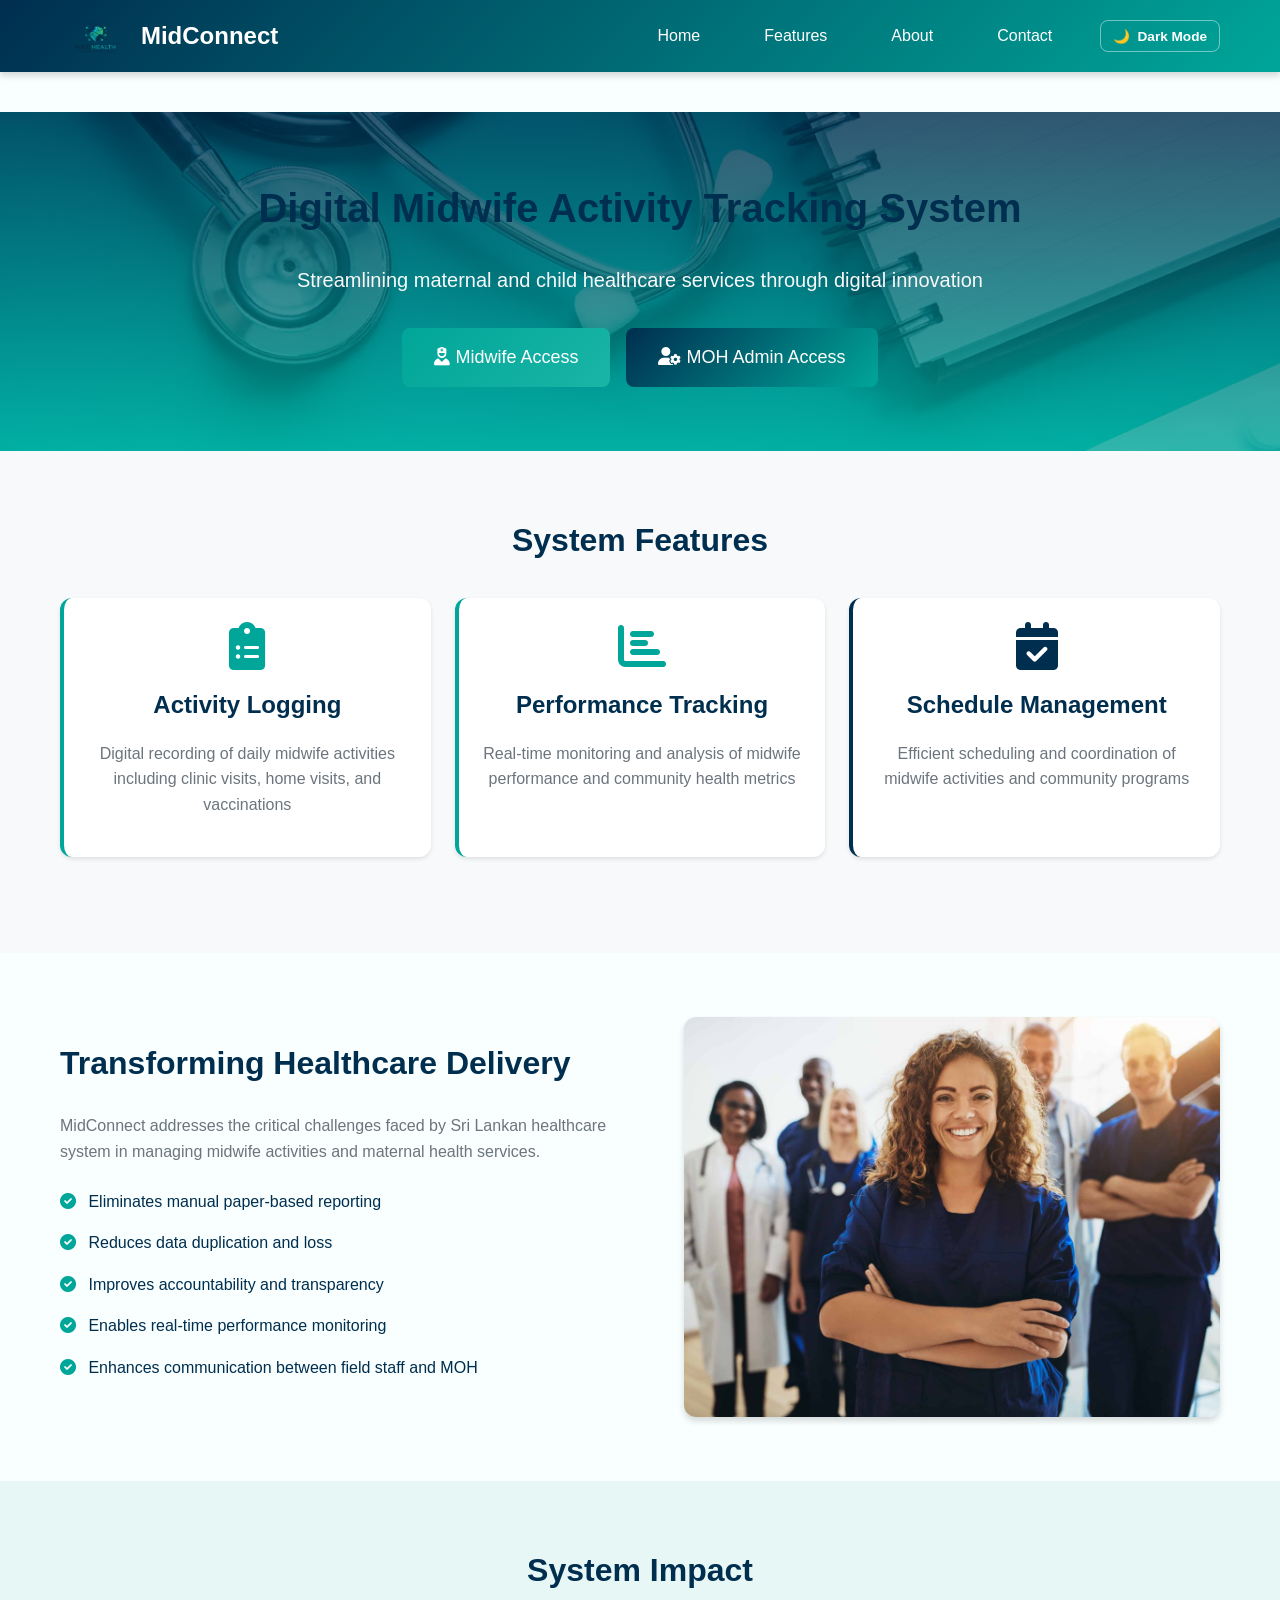
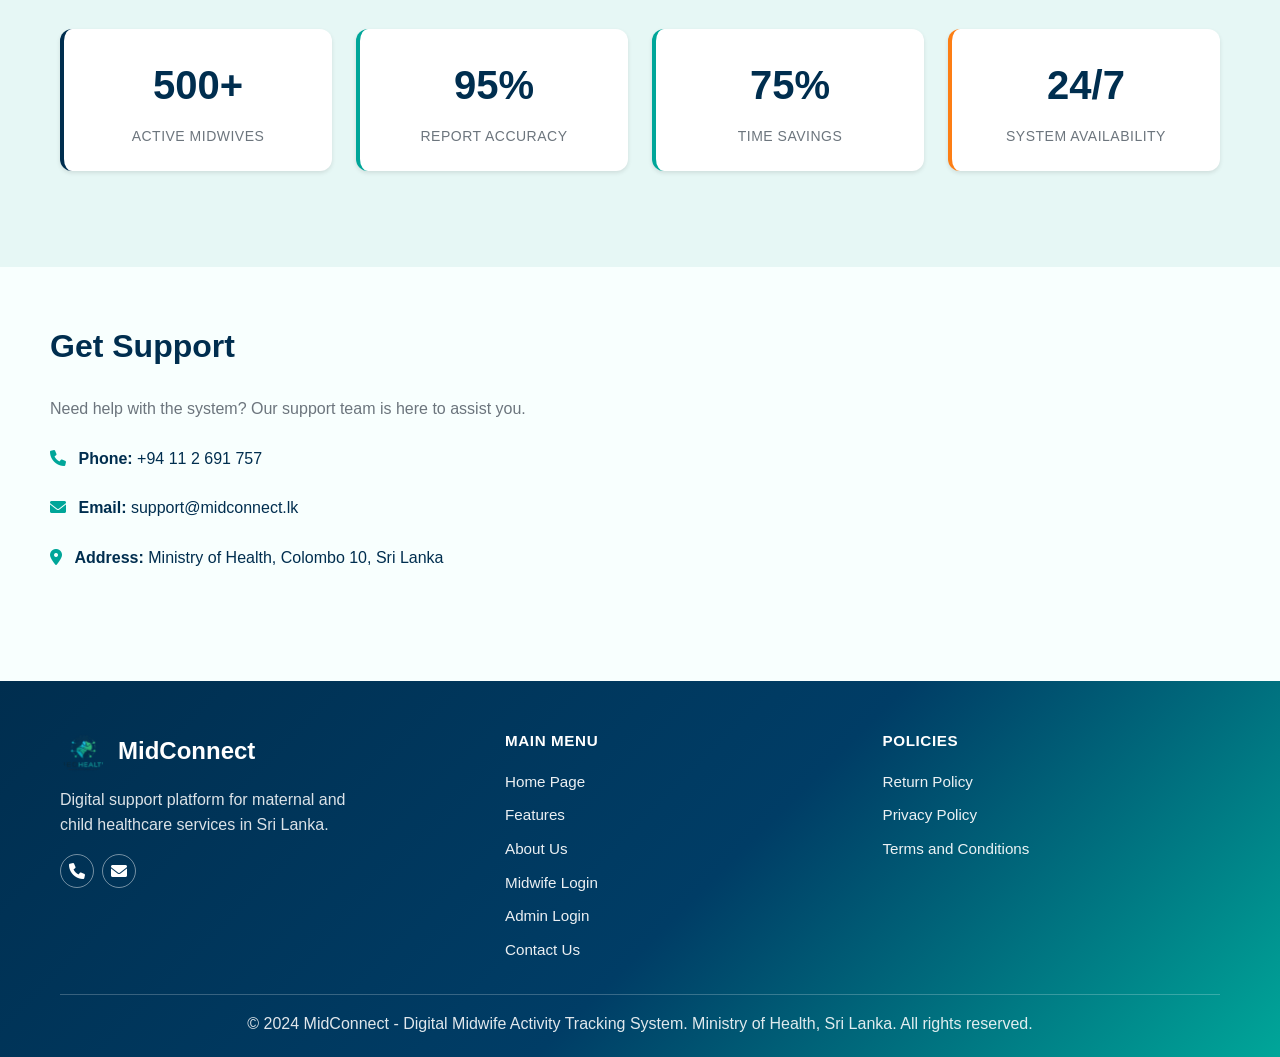
==== index.html @ e60c3512 "Initial commit - MidConnect project" ====
<!DOCTYPE html>
<html lang="en">
<head>
    <meta charset="UTF-8">
    <meta name="viewport" content="width=device-width, initial-scale=1.0">
    <title>MidConnect - Digital Midwife Activity Tracking System</title>
    <link rel="stylesheet" href="css/main.css">
    <link rel="stylesheet" href="https://cdnjs.cloudflare.com/ajax/libs/font-awesome/6.0.0/css/all.min.css">
</head>
<body>
    <header class="header">
        <div class="container">
            <div class="logo">
                <img src="logoimage.png" alt="MidConnect Logo">
                <span>MidConnect</span>
            </div>
            <nav>
                <ul class="nav-menu">
                    <li><a href="#home">Home</a></li>
                    <li><a href="#features">Features</a></li>
                    <li><a href="#about">About</a></li>
                    <li><a href="#contact">Contact</a></li>
                </ul>
            </nav>
        </div>
    </header>

    <main class="main-content">
        <!-- Hero Section -->
        <section id="home" class="hero" style="background: linear-gradient(rgba(0,46,79,0.8), rgba(0,166,153,0.8)), url('background image.jpg') center/cover; padding: 4rem 0; color: white;">
            <div class="container text-center">
                <h1 class="mb-3">Digital Midwife Activity Tracking System</h1>
                <p class="mb-4" style="font-size: 1.25rem; color: #f8f9fa;">Streamlining maternal and child healthcare services through digital innovation</p>
                <div class="d-flex justify-center" style="gap: 1rem; flex-wrap: wrap;">
                    <a href="midwife-login.html" class="btn btn-success btn-lg">
                        <i class="fas fa-user-nurse"></i> Midwife Access
                    </a>
                    <a href="admin-login.html" class="btn btn-primary btn-lg">
                        <i class="fas fa-user-cog"></i> MOH Admin Access
                    </a>
                </div>
            </div>
        </section>

        <!-- Features Section -->
        <section id="features" style="padding: 4rem 0; background-color: var(--light-gray);">
            <div class="container">
                <h2 class="text-center mb-4">System Features</h2>
                <div class="dashboard-stats">
                    <div class="stat-card success">
                        <i class="fas fa-clipboard-list" style="font-size: 3rem; color: var(--accent-teal); margin-bottom: 1rem;"></i>
                        <h4>Activity Logging</h4>
                        <p>Digital recording of daily midwife activities including clinic visits, home visits, and vaccinations</p>
                    </div>
                    <div class="stat-card info">
                        <i class="fas fa-chart-bar" style="font-size: 3rem; color: var(--accent-teal); margin-bottom: 1rem;"></i>
                        <h4>Performance Tracking</h4>
                        <p>Real-time monitoring and analysis of midwife performance and community health metrics</p>
                    </div>
                    <div class="stat-card">
                        <i class="fas fa-calendar-check" style="font-size: 3rem; color: var(--primary-blue); margin-bottom: 1rem;"></i>
                        <h4>Schedule Management</h4>
                        <p>Efficient scheduling and coordination of midwife activities and community programs</p>
                    </div>
                </div>
            </div>
        </section>

        <!-- Benefits Section -->
        <section id="about" class="about-section" style="padding: 4rem 0;">
            <div class="container">
                <div class="row align-center about-row">
                    <div class="col-6 about-text-col">
                        <h2 class="mb-3">Transforming Healthcare Delivery</h2>
                        <p class="mb-3">MidConnect addresses the critical challenges faced by Sri Lankan healthcare system in managing midwife activities and maternal health services.</p>
                        <ul style="list-style: none; padding: 0;">
                            <li class="mb-2"><i class="fas fa-check-circle" style="color: var(--accent-teal); margin-right: 0.5rem;"></i> Eliminates manual paper-based reporting</li>
                            <li class="mb-2"><i class="fas fa-check-circle" style="color: var(--accent-teal); margin-right: 0.5rem;"></i> Reduces data duplication and loss</li>
                            <li class="mb-2"><i class="fas fa-check-circle" style="color: var(--accent-teal); margin-right: 0.5rem;"></i> Improves accountability and transparency</li>
                            <li class="mb-2"><i class="fas fa-check-circle" style="color: var(--accent-teal); margin-right: 0.5rem;"></i> Enables real-time performance monitoring</li>
                            <li class="mb-2"><i class="fas fa-check-circle" style="color: var(--accent-teal); margin-right: 0.5rem;"></i> Enhances communication between field staff and MOH</li>
                        </ul>
                    </div>
                    <div class="col-6 about-image-col">
                        <img src="medicalprofessional.jpg" alt="Medical Professional" class="about-image">
                    </div>
                </div>
            </div>
        </section>

        <!-- Statistics Section -->
        <section style="padding: 4rem 0; background-color: var(--bg-secondary);">
            <div class="container">
                <h2 class="text-center mb-4">System Impact</h2>
                <div class="dashboard-stats">
                    <div class="stat-card">
                        <div class="stat-number">500+</div>
                        <div class="stat-label">Active Midwives</div>
                    </div>
                    <div class="stat-card success">
                        <div class="stat-number">95%</div>
                        <div class="stat-label">Report Accuracy</div>
                    </div>
                    <div class="stat-card info">
                        <div class="stat-number">75%</div>
                        <div class="stat-label">Time Savings</div>
                    </div>
                    <div class="stat-card warning">
                        <div class="stat-number">24/7</div>
                        <div class="stat-label">System Availability</div>
                    </div>
                </div>
            </div>
        </section>

        <!-- Contact Section -->
        <section id="contact" style="padding: 4rem 0;">
            <div class="container">
                <div class="row">
                    <div class="col-12">
                        <h2 class="mb-3">Get Support</h2>
                        <p class="mb-3">Need help with the system? Our support team is here to assist you.</p>
                        <div class="mb-3">
                            <i class="fas fa-phone" style="color: var(--accent-teal); margin-right: 0.5rem;"></i>
                            <strong>Phone:</strong> +94 11 2 691 757
                        </div>
                        <div class="mb-3">
                            <i class="fas fa-envelope" style="color: var(--accent-teal); margin-right: 0.5rem;"></i>
                            <strong>Email:</strong> support@midconnect.lk
                        </div>
                        <div class="mb-3">
                            <i class="fas fa-map-marker-alt" style="color: var(--accent-teal); margin-right: 0.5rem;"></i>
                            <strong>Address:</strong> Ministry of Health, Colombo 10, Sri Lanka
                        </div>
                    </div>
                </div>
            </div>
        </section>
    </main>

    <footer class="footer footer-detailed">
        <div class="container">
            <div class="footer-grid">
                <div class="footer-brand">
                    <div class="footer-logo-wrap">
                        <img src="logoimage.png" alt="MidConnect Logo" class="footer-logo">
                        <h4>MidConnect</h4>
                    </div>
                    <p>Digital support platform for maternal and child healthcare services in Sri Lanka.</p>
                    <div class="footer-socials">
                        <a href="tel:+94112691757" aria-label="Call MidConnect Support"><i class="fas fa-phone"></i></a>
                        <a href="mailto:support@midconnect.lk" aria-label="Email MidConnect Support"><i class="fas fa-envelope"></i></a>
                    </div>
                </div>

                <div class="footer-links">
                    <h5>Main Menu</h5>
                    <ul>
                        <li><a href="#home">Home Page</a></li>
                        <li><a href="#features">Features</a></li>
                        <li><a href="#about">About Us</a></li>
                        <li><a href="midwife-login.html">Midwife Login</a></li>
                        <li><a href="admin-login.html">Admin Login</a></li>
                        <li><a href="#contact">Contact Us</a></li>
                    </ul>
                </div>

                <div class="footer-links">
                    <h5>Policies</h5>
                    <ul>
                        <li><a href="return-policy.html">Return Policy</a></li>
                        <li><a href="privacy-policy.html">Privacy Policy</a></li>
                        <li><a href="terms-and-conditions.html">Terms and Conditions</a></li>
                    </ul>
                </div>
            </div>

            <div class="footer-bottom">
                <p>&copy; 2024 MidConnect - Digital Midwife Activity Tracking System. Ministry of Health, Sri Lanka. All rights reserved.</p>
            </div>
        </div>
    </footer>

    <script src="js/page-transitions.js"></script>
    <script src="js/theme-toggle.js"></script>
    <script src="js/main.js"></script>
</body>
</html>
---- css/main.css ----
/* MidConnect - Digital Midwife Activity Tracking System */
/* Main CSS File with Medical Professional Color Palette */

:root {
    /* Primary Colors - Custom Theme */
    --primary-blue: #002E4F;
    --primary-light-blue: #003d66;
    --primary-dark-blue: #001a2e;
    
    /* Secondary Colors */
    --secondary-green: #00A699;
    --secondary-light-green: #1ab5a6;
    --secondary-dark-green: #008077;
    
    /* Accent Colors */
    --accent-teal: #00A699;
    --accent-orange: #fd7e14;
    --accent-red: #dc3545;
    
    /* Neutral Colors */
    --white: #FFFFFF;
    --light-gray: #f8f9fa;
    --gray: #6c757d;
    --dark-gray: #343a40;
    --black: #000000;
    
    /* Background Colors */
    --bg-primary: #f8fffe;
    --bg-secondary: #e6f7f5;
    --bg-card: #FFFFFF;
    
    /* Text Colors */
    --text-primary: #002E4F;
    --text-secondary: #6c757d;
    --text-light: #FFFFFF;
    
    /* Shadow */
    --shadow-light: 0 2px 4px rgba(0,0,0,0.1);
    --shadow-medium: 0 4px 6px rgba(0,0,0,0.15);
    --shadow-heavy: 0 8px 25px rgba(0,0,0,0.2);
    
    /* Border Radius */
    --radius-sm: 4px;
    --radius-md: 8px;
    --radius-lg: 12px;
    
    /* Transitions */
    --transition-fast: 0.2s ease;
    --transition-medium: 0.3s ease;
}

:root[data-theme='dark'] {
    --primary-blue: #6db3ff;
    --primary-light-blue: #9fcbff;
    --primary-dark-blue: #4b9df7;

    --secondary-green: #31c9bb;
    --secondary-light-green: #4fd8cc;
    --secondary-dark-green: #1fa89a;

    --accent-teal: #31c9bb;
    --accent-orange: #ff9f40;
    --accent-red: #ff6b7a;

    --white: #111827;
    --light-gray: #1f2937;
    --gray: #9ca3af;
    --dark-gray: #0f172a;
    --black: #f9fafb;

    --bg-primary: #0b1220;
    --bg-secondary: #111827;
    --bg-card: #1f2937;

    --text-primary: #e5e7eb;
    --text-secondary: #cbd5e1;
    --text-light: #f8fafc;

    --shadow-light: 0 2px 4px rgba(0, 0, 0, 0.35);
    --shadow-medium: 0 4px 10px rgba(0, 0, 0, 0.45);
    --shadow-heavy: 0 10px 30px rgba(0, 0, 0, 0.55);
}

/* Global Styles */
* {
    margin: 0;
    padding: 0;
    box-sizing: border-box;
}

body {
    font-family: 'Segoe UI', Tahoma, Geneva, Verdana, sans-serif;
    background-color: var(--bg-primary);
    color: var(--text-primary);
    line-height: 1.6;
    font-size: 16px;
}

body.page-enter {
    animation: pageSlideIn 0.32s ease both;
}

body.page-exit {
    animation: pageSlideOut 0.32s ease both;
}

@keyframes pageSlideIn {
    from {
        opacity: 0;
        transform: translateX(42px);
    }

    to {
        opacity: 1;
        transform: translateX(0);
    }
}

@keyframes pageSlideOut {
    from {
        opacity: 1;
        transform: translateX(0);
    }

    to {
        opacity: 0;
        transform: translateX(-42px);
    }
}

@media (prefers-reduced-motion: reduce) {
    body.page-enter,
    body.page-exit {
        animation: none;
    }
}

.content-with-sidebar .content-section.section-slide-in {
    animation: sectionSlideIn 0.24s ease both;
}

.content-with-sidebar .content-section.section-slide-out {
    animation: sectionSlideOut 0.2s ease both;
}

@keyframes sectionSlideIn {
    from {
        opacity: 0;
        transform: translateX(24px);
    }

    to {
        opacity: 1;
        transform: translateX(0);
    }
}

@keyframes sectionSlideOut {
    from {
        opacity: 1;
        transform: translateX(0);
    }

    to {
        opacity: 0;
        transform: translateX(-24px);
    }
}

@media (prefers-reduced-motion: reduce) {
    .content-with-sidebar .content-section.section-slide-in,
    .content-with-sidebar .content-section.section-slide-out {
        animation: none;
    }
}

h1, h2, h3, h4, h5, h6 {
    font-weight: 600;
    margin-bottom: 1rem;
    color: var(--text-primary);
}

h1 { font-size: 2.5rem; }
h2 { font-size: 2rem; }
h3 { font-size: 1.75rem; }
h4 { font-size: 1.5rem; }
h5 { font-size: 1.25rem; }
h6 { font-size: 1rem; }

p {
    margin-bottom: 1rem;
    color: var(--text-secondary);
}

a {
    color: var(--primary-blue);
    text-decoration: none;
    transition: var(--transition-fast);
}

a:hover {
    color: var(--primary-dark-blue);
    text-decoration: underline;
}

/* Layout Components */
.container {
    max-width: 1200px;
    margin: 0 auto;
    padding: 0 20px;
}

.row {
    display: flex;
    flex-wrap: wrap;
    margin: -10px;
}

.col {
    flex: 1;
    padding: 10px;
}

.col-1 { flex: 0 0 8.333333%; }
.col-2 { flex: 0 0 16.666667%; }
.col-3 { flex: 0 0 25%; }
.col-4 { flex: 0 0 33.333333%; }
.col-6 { flex: 0 0 50%; }
.col-8 { flex: 0 0 66.666667%; }
.col-9 { flex: 0 0 75%; }
.col-12 { flex: 0 0 100%; }

/* Header Styles */
.header {
    background: linear-gradient(135deg, var(--primary-blue), var(--accent-teal));
    color: var(--text-light);
    padding: 1rem 0;
    box-shadow: var(--shadow-medium);
    position: fixed;
    top: 0;
    left: 0;
    right: 0;
    z-index: 1000;
}

.header .container {
    display: flex;
    justify-content: space-between;
    align-items: center;
}

.logo {
    display: flex;
    align-items: center;
    font-size: 1.5rem;
    font-weight: 700;
}

.logo img {
    height: 40px;
    margin-right: 10px;
}

.nav-menu {
    display: flex;
    list-style: none;
    align-items: center;
}

.nav-menu li {
    margin-left: 2rem;
}

.nav-menu a {
    color: var(--text-light);
    font-weight: 500;
    padding: 0.5rem 1rem;
    border-radius: var(--radius-md);
    transition: var(--transition-medium);
}

.nav-menu a:hover {
    background-color: rgba(255, 255, 255, 0.1);
    text-decoration: none;
}

.theme-toggle-btn {
    display: inline-flex;
    align-items: center;
    gap: 0.45rem;
    background: transparent;
    color: var(--text-light);
    border: 1px solid rgba(255, 255, 255, 0.45);
    border-radius: var(--radius-md);
    padding: 0.45rem 0.75rem;
    font-size: 0.85rem;
    font-weight: 600;
    cursor: pointer;
    transition: var(--transition-medium);
}

.theme-toggle-btn:hover {
    background-color: rgba(255, 255, 255, 0.18);
}

.theme-toggle-floating {
    position: fixed;
    top: 1rem;
    right: 1rem;
    z-index: 2100;
    background: linear-gradient(135deg, var(--primary-blue), var(--accent-teal));
    color: var(--text-light);
    border-color: rgba(255, 255, 255, 0.45);
    box-shadow: var(--shadow-medium);
}

:root[data-theme='dark'] .theme-toggle-floating {
    border-color: rgba(109, 179, 255, 0.5);
}

/* Main Content */
.main-content {
    margin-top: 80px;
    padding: 2rem 0;
    min-height: calc(100vh - 140px);
}

/* Card Styles */
.card {
    background: var(--bg-card);
    border-radius: var(--radius-lg);
    box-shadow: var(--shadow-light);
    padding: 1.5rem;
    margin-bottom: 1.5rem;
    border: 1px solid #e9ecef;
    transition: var(--transition-medium);
}

.card:hover {
    box-shadow: var(--shadow-medium);
    transform: translateY(-2px);
}

.card-header {
    padding-bottom: 1rem;
    margin-bottom: 1rem;
    border-bottom: 1px solid #e9ecef;
}

.card-title {
    color: var(--primary-blue);
    margin-bottom: 0.5rem;
}

.card-body {
    padding: 0;
}

/* Button Styles */
.btn {
    display: inline-block;
    padding: 0.75rem 1.5rem;
    border: none;
    border-radius: var(--radius-md);
    font-size: 1rem;
    font-weight: 500;
    text-align: center;
    text-decoration: none;
    cursor: pointer;
    transition: var(--transition-medium);
    line-height: 1.5;
    min-width: 120px;
}

.btn-primary {
    background: linear-gradient(135deg, var(--primary-blue), var(--accent-teal));
    color: var(--text-light);
}

.btn-primary:hover {
    background: linear-gradient(135deg, var(--primary-dark-blue), var(--primary-blue));
    transform: translateY(-1px);
    box-shadow: var(--shadow-medium);
}

.btn-secondary {
    background-color: var(--gray);
    color: var(--text-light);
}

.btn-secondary:hover {
    background-color: var(--dark-gray);
}

.btn-success {
    background: linear-gradient(135deg, var(--accent-teal), var(--secondary-light-green));
    color: var(--text-light);
}

.btn-success:hover {
    background: linear-gradient(135deg, var(--secondary-dark-green), var(--accent-teal));
}

.btn-warning {
    background-color: var(--accent-orange);
    color: var(--text-light);
}

.btn-danger {
    background-color: var(--accent-red);
    color: var(--text-light);
}

.btn-info {
    background-color: var(--accent-teal);
    color: var(--text-light);
}

.btn-outline {
    background-color: transparent;
    border: 2px solid var(--primary-blue);
    color: var(--primary-blue);
}

.btn-outline:hover {
    background-color: var(--primary-blue);
    color: var(--text-light);
}

.btn-sm {
    padding: 0.5rem 1rem;
    font-size: 0.875rem;
    min-width: 80px;
}

.btn-lg {
    padding: 1rem 2rem;
    font-size: 1.125rem;
    min-width: 160px;
}

/* Form Styles */
.form-group {
    margin-bottom: 1.5rem;
}

.form-label {
    display: block;
    margin-bottom: 0.5rem;
    font-weight: 500;
    color: var(--text-primary);
}

.form-control {
    width: 100%;
    padding: 0.75rem;
    border: 2px solid #e9ecef;
    border-radius: var(--radius-md);
    font-size: 1rem;
    transition: var(--transition-fast);
    background-color: var(--white);
}

.form-control:focus {
    outline: none;
    border-color: var(--accent-teal);
    box-shadow: 0 0 0 0.2rem rgba(0, 166, 153, 0.25);
}

.form-control.error {
    border-color: var(--accent-red);
}

.form-select {
    -webkit-appearance: none;
    -moz-appearance: none;
    appearance: none;
    background-image: url('data:image/svg+xml,<svg xmlns="http://www.w3.org/2000/svg" viewBox="0 0 16 16"><path fill="none" stroke="%23343a40" stroke-linecap="round" stroke-linejoin="round" stroke-width="2" d="M2 5l6 6 6-6"/></svg>');
    background-repeat: no-repeat;
    background-position: right 0.75rem center;
    background-size: 16px 12px;
    padding-right: 2.5rem;
}

.form-check {
    display: flex;
    align-items: center;
    margin-bottom: 0.5rem;
}

.form-check-input {
    margin-right: 0.5rem;
}

.error-message {
    color: var(--accent-red);
    font-size: 0.875rem;
    margin-top: 0.25rem;
}

/* Shared Login Page Styles */
.auth-page .login-container {
    min-height: 100vh;
    display: flex;
    align-items: center;
    justify-content: center;
    padding: clamp(1rem, 3vw, 2rem);
}

.auth-page .login-card {
    background: var(--white);
    padding: clamp(1.5rem, 3vw, 2rem);
    border-radius: var(--radius-lg);
    box-shadow: var(--shadow-heavy);
    width: 100%;
    max-width: 430px;
    text-align: center;
}

.auth-page .login-header {
    margin-bottom: 2rem;
}

.auth-page .login-logo {
    width: 80px;
    height: 80px;
    margin: 0 auto 1rem;
    border-radius: 50%;
    display: flex;
    align-items: center;
    justify-content: center;
}

.auth-page .login-logo i {
    font-size: 2rem;
}

.auth-page .input-group {
    position: relative;
}

.auth-page .input-icon {
    position: absolute;
    left: 1rem;
    top: 50%;
    transform: translateY(-50%);
    color: var(--gray);
    z-index: 1;
}

.auth-page .form-group {
    text-align: left;
}

.auth-page .form-control {
    padding-left: 3rem;
}

.auth-page .password-toggle {
    position: absolute;
    right: 1rem;
    top: 50%;
    transform: translateY(-50%);
    background: transparent;
    border: none;
    color: var(--gray);
    cursor: pointer;
    z-index: 10;
    width: 20px;
    height: 20px;
    display: flex;
    align-items: center;
    justify-content: center;
    transition: color 0.2s ease;
    outline: none;
    font-size: 14px;
}

.auth-page .password-toggle:hover,
.auth-page .password-toggle:focus {
    color: var(--primary-blue);
    outline: none;
}

.auth-page .forgot-password {
    text-align: right;
    margin-top: 0.5rem;
}

.auth-page .forgot-password a {
    font-size: 0.875rem;
    color: var(--primary-blue);
}

.auth-page .back-home {
    margin-top: 2rem;
    padding-top: 2rem;
    border-top: 1px solid #e9ecef;
}

.auth-page .back-home a {
    color: var(--gray);
    font-size: 0.875rem;
}

@media (max-width: 576px) {
    .auth-page .login-card {
        max-width: 360px;
    }
}

/* Table Styles */
.table {
    width: 100%;
    border-collapse: collapse;
    margin-bottom: 1rem;
    background-color: var(--white);
    border-radius: var(--radius-md);
    overflow: hidden;
    box-shadow: var(--shadow-light);
}

.table th,
.table td {
    padding: 1rem;
    text-align: left;
    border-bottom: 1px solid #e9ecef;
}

.table th {
    background-color: var(--bg-secondary);
    font-weight: 600;
    color: var(--primary-blue);
}

.table tbody tr:hover {
    background-color: var(--light-gray);
}

/* Tab Styles */
.tab-container {
    margin-bottom: 1.5rem;
}

.nav-tabs {
    display: flex;
    list-style: none;
    border-bottom: 2px solid #e9ecef;
    margin-bottom: 0;
    padding: 0;
}

.nav-tabs .nav-item {
    margin-bottom: -2px;
}

.nav-tabs .nav-link {
    display: block;
    padding: 0.75rem 1.5rem;
    color: var(--text-secondary);
    text-decoration: none;
    border: 2px solid transparent;
    border-bottom: none;
    border-radius: var(--radius-md) var(--radius-md) 0 0;
    transition: var(--transition-medium);
    font-weight: 500;
}

.nav-tabs .nav-link:hover {
    color: var(--primary-blue);
    background-color: var(--bg-secondary);
}

.nav-tabs .nav-link.active {
    color: var(--primary-blue);
    background-color: var(--white);
    border-color: #e9ecef #e9ecef var(--white);
    font-weight: 600;
}

.tab-content {
    background-color: var(--white);
    border-radius: 0 var(--radius-md) var(--radius-md) var(--radius-md);
}

.tab-content.hidden {
    display: none;
}

/* Dashboard Styles */
.dashboard-stats {
    display: grid;
    grid-template-columns: repeat(auto-fit, minmax(250px, 1fr));
    gap: 1.5rem;
    margin-bottom: 2rem;
}

.stat-card {
    background: var(--bg-card);
    padding: 1.5rem;
    border-radius: var(--radius-lg);
    box-shadow: var(--shadow-light);
    text-align: center;
    border-left: 4px solid var(--primary-blue);
    transition: var(--transition-medium);
}

.stat-card:hover {
    transform: translateY(-2px);
    box-shadow: var(--shadow-medium);
}

.stat-card.success {
    border-left-color: var(--secondary-green);
}

.stat-card.warning {
    border-left-color: var(--accent-orange);
}

.stat-card.info {
    border-left-color: var(--accent-teal);
}

.stat-card.danger {
    border-left-color: var(--accent-red);
}

.stat-number {
    font-size: 2.5rem;
    font-weight: 700;
    color: var(--primary-blue);
    margin-bottom: 0.5rem;
}

.stat-label {
    color: var(--text-secondary);
    font-size: 0.875rem;
    text-transform: uppercase;
    letter-spacing: 0.5px;
}

/* Alert Styles */
.alert {
    padding: 1rem;
    border-radius: var(--radius-md);
    margin-bottom: 1rem;
    border: 1px solid transparent;
}

.alert-success {
    background-color: #d4edda;
    border-color: #c3e6cb;
    color: #155724;
}

.alert-warning {
    background-color: #fff3cd;
    border-color: #ffeaa7;
    color: #856404;
}

.alert-danger {
    background-color: #f8d7da;
    border-color: #f5c6cb;
    color: #721c24;
}

.alert-info {
    background-color: #d1ecf1;
    border-color: #bee5eb;
    color: #0c5460;
}

/* Modal Styles */
.modal {
    display: none;
    position: fixed;
    top: 0;
    left: 0;
    width: 100%;
    height: 100%;
    background-color: rgba(0, 0, 0, 0.5);
    z-index: 2000;
}

.modal.show {
    display: flex;
    align-items: center;
    justify-content: center;
}

.modal-content {
    background-color: var(--white);
    padding: 2rem;
    border-radius: var(--radius-lg);
    max-width: 500px;
    width: 90%;
    max-height: 80vh;
    overflow-y: auto;
    box-shadow: var(--shadow-heavy);
}

.modal-header {
    display: flex;
    justify-content: space-between;
    align-items: center;
    margin-bottom: 1rem;
    padding-bottom: 1rem;
    border-bottom: 1px solid #e9ecef;
}

.modal-close {
    background: none;
    border: none;
    font-size: 1.5rem;
    cursor: pointer;
    color: var(--gray);
}

/* Sidebar Styles */
.sidebar {
    width: 250px;
    background-color: var(--white);
    height: calc(100vh - 80px);
    position: fixed;
    top: 80px;
    left: 0;
    box-shadow: var(--shadow-medium);
    overflow-y: auto;
    z-index: 100;
}

.sidebar-menu {
    padding: 1rem 0;
}

.sidebar-menu ul {
    list-style: none;
}

.sidebar-menu li {
    margin-bottom: 0.5rem;
}

.sidebar-menu a {
    display: block;
    padding: 1rem 1.5rem;
    color: var(--text-primary);
    text-decoration: none;
    transition: var(--transition-fast);
    border-left: 3px solid transparent;
}

.sidebar-menu a:hover,
.sidebar-menu a.active {
    background-color: var(--bg-secondary);
    border-left-color: var(--accent-teal);
    color: var(--primary-blue);
}

.sidebar-menu i {
    margin-right: 0.75rem;
    width: 20px;
}

.content-with-sidebar {
    margin-left: 250px;
    padding: 2rem;
}

/* About Section */
.about-section .about-row {
    margin: 0;
    display: grid;
    grid-template-columns: 1.05fr 0.95fr;
    gap: 2rem;
    align-items: center;
}

.about-section .about-text-col,
.about-section .about-image-col {
    padding: 0;
}

.about-image {
    width: 100%;
    height: 400px;
    object-fit: cover;
    border-radius: var(--radius-lg);
    box-shadow: var(--shadow-medium);
    display: block;
}

/* Footer */
.footer {
    background-color: var(--dark-gray);
    color: var(--text-light);
    text-align: center;
    padding: 1rem 0;
    margin-top: auto;
}

.footer-detailed {
    background: linear-gradient(135deg, var(--primary-blue) 0%, var(--primary-light-blue) 55%, var(--accent-teal) 100%);
    color: var(--text-light);
    text-align: left;
    padding: 3rem 0 1.25rem;
}

.footer-grid {
    display: grid;
    grid-template-columns: 1.2fr 1fr 1fr;
    gap: 2.5rem;
}

.footer-logo-wrap {
    display: flex;
    align-items: center;
    gap: 0.75rem;
    margin-bottom: 0.75rem;
}

.footer-logo {
    width: 46px;
    height: 46px;
    object-fit: cover;
    border-radius: 50%;
}

.footer-brand h4 {
    margin: 0;
    color: var(--text-light);
}

.footer-brand p {
    color: rgba(255, 255, 255, 0.86);
    margin-bottom: 1rem;
    max-width: 320px;
}

.footer-socials {
    display: flex;
    gap: 0.5rem;
}

.footer-socials a {
    width: 34px;
    height: 34px;
    border-radius: 50%;
    border: 1px solid rgba(255, 255, 255, 0.45);
    display: inline-flex;
    align-items: center;
    justify-content: center;
    color: var(--text-light);
    transition: var(--transition-medium);
}

.footer-socials a:hover {
    text-decoration: none;
    background-color: rgba(255, 255, 255, 0.2);
    color: var(--white);
}

.footer-links h5,
.footer-details h5 {
    margin-bottom: 1rem;
    color: var(--text-light);
    text-transform: uppercase;
    letter-spacing: 0.04em;
    font-size: 0.95rem;
}

.footer-links ul {
    list-style: none;
    padding: 0;
    margin: 0;
}

.footer-links li {
    margin-bottom: 0.5rem;
}

.footer-links a {
    color: rgba(255, 255, 255, 0.92);
    font-size: 0.95rem;
}

.footer-links a:hover {
    color: var(--white);
    text-decoration: underline;
}

.footer-details .detail-row {
    margin-bottom: 0.7rem;
    line-height: 1.45;
}

.footer-details .detail-label {
    font-weight: 700;
    margin-right: 0.35rem;
    color: var(--white);
}

.footer-details .detail-value {
    color: rgba(255, 255, 255, 0.92);
}

.footer-details a.detail-value {
    color: rgba(255, 255, 255, 0.92);
    text-decoration: none;
}

.footer-details a.detail-value:hover {
    color: var(--white);
    text-decoration: underline;
}

.footer-bottom {
    margin-top: 1.5rem;
    padding-top: 1rem;
    border-top: 1px solid rgba(255, 255, 255, 0.22);
}

.footer-bottom p {
    margin: 0;
    color: rgba(255, 255, 255, 0.88);
    text-align: center;
}

/* Utility Classes */
.text-center { text-align: center; }
.text-left { text-align: left; }
.text-right { text-align: right; }

.mb-0 { margin-bottom: 0; }
.mb-1 { margin-bottom: 0.5rem; }
.mb-2 { margin-bottom: 1rem; }
.mb-3 { margin-bottom: 1.5rem; }
.mb-4 { margin-bottom: 2rem; }

.mt-0 { margin-top: 0; }
.mt-1 { margin-top: 0.5rem; }
.mt-2 { margin-top: 1rem; }
.mt-3 { margin-top: 1.5rem; }
.mt-4 { margin-top: 2rem; }

.p-1 { padding: 0.5rem; }
.p-2 { padding: 1rem; }
.p-3 { padding: 1.5rem; }
.p-4 { padding: 2rem; }

.d-none { display: none; }
.d-block { display: block; }
.d-flex { display: flex; }

.justify-center { justify-content: center; }
.justify-between { justify-content: space-between; }
.align-center { align-items: center; }

.w-100 { width: 100%; }
.h-100 { height: 100%; }

.rounded { border-radius: var(--radius-md); }
.rounded-lg { border-radius: var(--radius-lg); }

.shadow { box-shadow: var(--shadow-light); }
.shadow-md { box-shadow: var(--shadow-medium); }
.shadow-lg { box-shadow: var(--shadow-heavy); }

/* Responsive Design */
@media (max-width: 768px) {
    .container {
        padding: 0 15px;
    }
    
    .row {
        margin: -5px;
    }
    
    .col {
        padding: 5px;
    }
    
    .col-1, .col-2, .col-3, .col-4, .col-6, .col-8, .col-9 {
        flex: 0 0 100%;
    }
    
    .header .container {
        flex-direction: column;
        gap: 1rem;
    }
    
    .nav-menu {
        flex-wrap: wrap;
        justify-content: center;
    }
    
    .nav-menu li {
        margin: 0 0.5rem;
    }
    
    .sidebar {
        transform: translateX(-100%);
        transition: transform 0.3s ease;
    }
    
    .sidebar.show {
        transform: translateX(0);
    }
    
    .content-with-sidebar {
        margin-left: 0;
        padding: 1rem;
    }

    .about-section .about-row {
        grid-template-columns: 1fr;
        gap: 1.5rem;
    }

    .about-image {
        height: 320px;
    }
    
    .dashboard-stats {
        grid-template-columns: 1fr;
    }
    
    .modal-content {
        margin: 1rem;
        width: calc(100% - 2rem);
    }

    .footer-grid {
        grid-template-columns: 1fr 1fr;
        gap: 2rem;
    }
    
    h1 { font-size: 2rem; }
    h2 { font-size: 1.75rem; }
    h3 { font-size: 1.5rem; }
}

@media (max-width: 480px) {
    .btn {
        padding: 0.5rem 1rem;
        font-size: 0.875rem;
    }
    
    .stat-card {
        padding: 1rem;
    }
    
    .stat-number {
        font-size: 2rem;
    }
    
    .table th,
    .table td {
        padding: 0.5rem;
        font-size: 0.875rem;
    }

    .about-image {
        height: 260px;
    }

    .footer-detailed {
        padding-top: 2rem;
    }

    .footer-grid {
        grid-template-columns: 1fr;
        gap: 1.5rem;
    }
}

/* Comprehensive Profile Modal Styles */
#comprehensiveMotherModal .modal-content {
    max-width: 900px !important;
    max-height: 95vh !important;
    overflow-y: auto;
}

#comprehensiveMotherModal .modal-header {
    background: linear-gradient(135deg, #002E4F, #004D40);
    color: white;
    border-radius: var(--radius-lg) var(--radius-lg) 0 0;
    margin-bottom: 0;
    padding: 1.5rem;
    border-bottom: 2px solid #e0e0e0;
}

#comprehensiveMotherModal .modal-header h3 {
    font-size: 1.3rem;
    font-weight: 600;
    margin: 0;
}

#comprehensiveMotherModal .close-btn {
    background: none;
    border: none;
    font-size: 1.5rem;
    cursor: pointer;
    color: white;
    padding: 0;
    width: 30px;
    height: 30px;
    display: flex;
    align-items: center;
    justify-content: center;
    border-radius: 50%;
    transition: background 0.3s;
}

#comprehensiveMotherModal .close-btn:hover {
    background: rgba(255, 255, 255, 0.2);
}

#comprehensiveMotherModal .modal-body {
    padding: 2rem;
}

#comprehensiveMotherModal .modal-footer {
    padding: 1rem 1.5rem;
    border-top: 1px solid #e0e0e0;
    display: flex;
    justify-content: flex-end;
    gap: 1rem;
    background: #f8f9fa;
    border-radius: 0 0 var(--radius-lg) var(--radius-lg);
}

#comprehensiveMotherModal .form-label {
    font-weight: 600;
    color: #002E4F;
    margin-bottom: 0.5rem;
    display: block;
    font-size: 0.9rem;
}

#comprehensiveMotherModal .form-control {
    padding: 0.75rem;
    border: 2px solid #e0e0e0;
    border-radius: 8px;
    transition: border-color 0.3s, box-shadow 0.3s;
    width: 100%;
    font-size: 0.9rem;
}

#comprehensiveMotherModal .form-control:focus {
    border-color: #00A699;
    box-shadow: 0 0 0 3px rgba(0, 166, 153, 0.1);
    outline: none;
}

#comprehensiveMotherModal .form-group {
    margin-bottom: 1.25rem;
}

#comprehensiveMotherModal .row {
    display: flex;
    gap: 1rem;
}

#comprehensiveMotherModal .col-6 {
    flex: 1;
}

#comprehensiveMotherModal .col-12 {
    flex: 1;
}

#comprehensiveMotherModal textarea.form-control {
    resize: vertical;
    min-height: 80px;
}

#comprehensiveMotherModal h4 {
    font-size: 1.1rem;
    font-weight: 700;
    color: #002E4F;
    border-bottom: 2px solid #00A699;
    padding-bottom: 0.5rem;
    margin-bottom: 1rem;
    margin-top: 2rem;
}

#comprehensiveMotherModal h4:first-of-type {
    margin-top: 0;
}

#comprehensiveMotherModal select.form-control {
    background-image: url("data:image/svg+xml,%3csvg xmlns='http://www.w3.org/2000/svg' fill='none' viewBox='0 0 20 20'%3e%3cpath stroke='%236b7280' stroke-linecap='round' stroke-linejoin='round' stroke-width='1.5' d='m6 8 4 4 4-4'/%3e%3c/svg%3e");
    background-position: right 0.5rem center;
    background-repeat: no-repeat;
    background-size: 1.5em 1.5em;
    padding-right: 2.5rem;
}

#comprehensiveMotherModal .btn {
    padding: 0.75rem 1.5rem;
    border-radius: 8px;
    font-weight: 600;
    border: none;
    cursor: pointer;
    transition: all 0.3s;
    font-size: 0.9rem;
}

#comprehensiveMotherModal .btn-primary {
    background: linear-gradient(135deg, #00A699, #007A70);
    color: white;
}

#comprehensiveMotherModal .btn-primary:hover {
    transform: translateY(-2px);
    box-shadow: 0 5px 15px rgba(0, 166, 153, 0.3);
}

#comprehensiveMotherModal .btn-secondary {
    background: #6c757d;
    color: white;
}

#comprehensiveMotherModal .btn-secondary:hover {
    background: #5a6268;
}
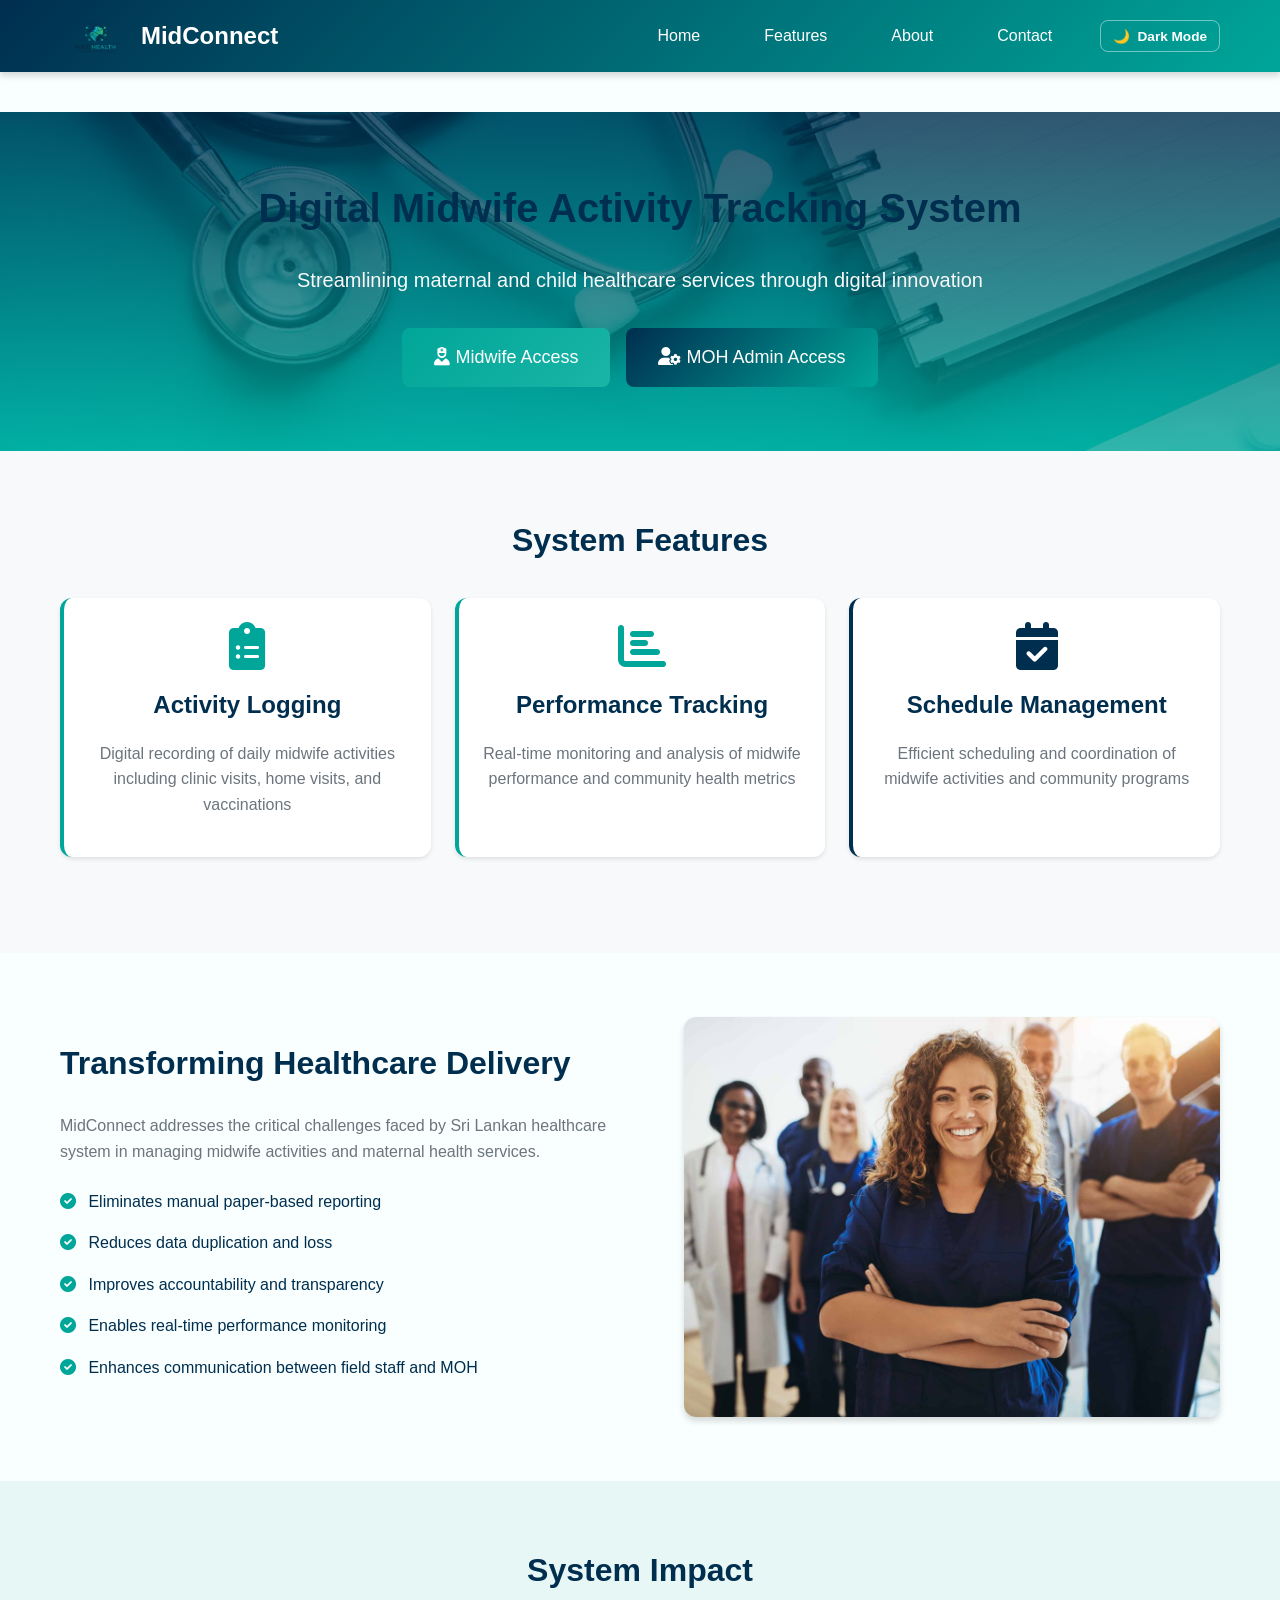
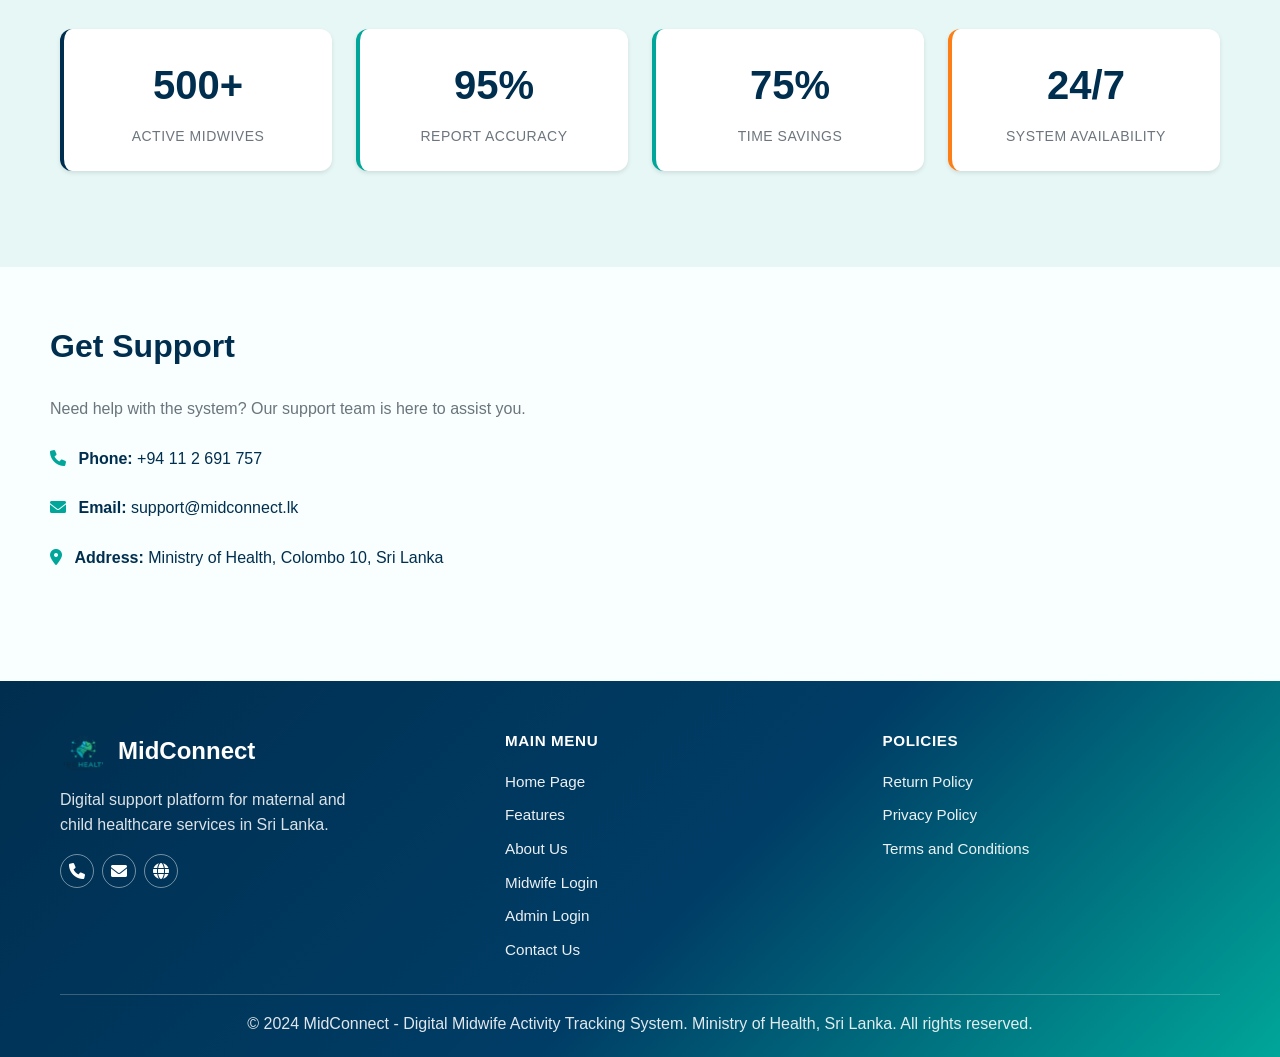
==== commit 8a153554: "Add Sri Lankan Ministry of Health link to footer" ====
--- a/index.html
+++ b/index.html
@@ -150,6 +150,7 @@
                     <div class="footer-socials">
                         <a href="tel:+94112691757" aria-label="Call MidConnect Support"><i class="fas fa-phone"></i></a>
                         <a href="mailto:support@midconnect.lk" aria-label="Email MidConnect Support"><i class="fas fa-envelope"></i></a>
+                        <a href="https://www.health.gov.lk/" target="_blank" rel="noopener noreferrer" aria-label="Sri Lankan Ministry of Health"><i class="fas fa-globe"></i></a>
                     </div>
                 </div>
 
--- a/css/main.css
+++ b/css/main.css
@@ -459,6 +459,12 @@
     font-size: 1rem;
     transition: var(--transition-fast);
     background-color: var(--white);
+    color: var(--text-primary);
+}
+
+.form-control::placeholder {
+    color: var(--text-secondary);
+    opacity: 1;
 }
 
 .form-control:focus {
@@ -480,6 +486,16 @@
     background-position: right 0.75rem center;
     background-size: 16px 12px;
     padding-right: 2.5rem;
+    color: var(--text-primary);
+}
+
+.form-select option {
+    color: var(--text-primary);
+    background-color: var(--white);
+}
+
+:root[data-theme='dark'] .form-select {
+    background-image: url('data:image/svg+xml,<svg xmlns="http://www.w3.org/2000/svg" viewBox="0 0 16 16"><path fill="none" stroke="%23cbd5e1" stroke-linecap="round" stroke-linejoin="round" stroke-width="2" d="M2 5l6 6 6-6"/></svg>');
 }
 
 .form-check {
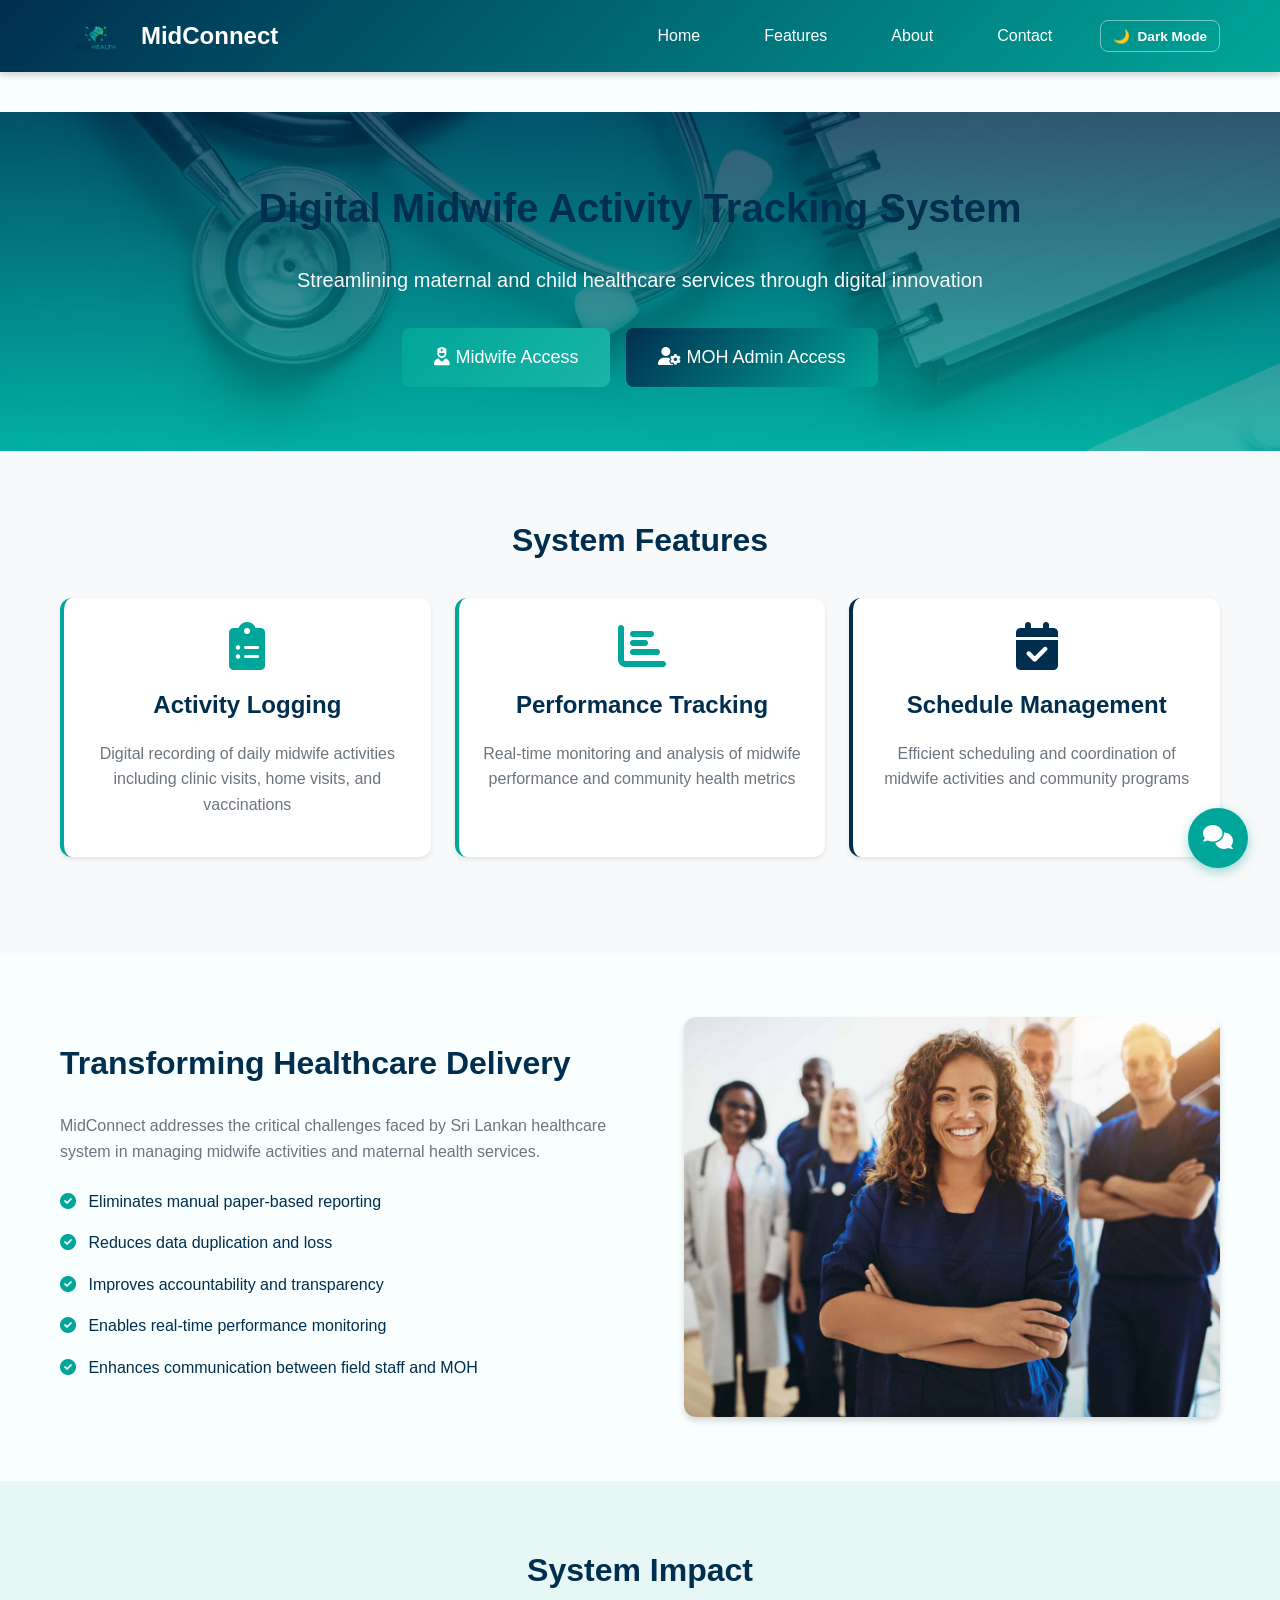
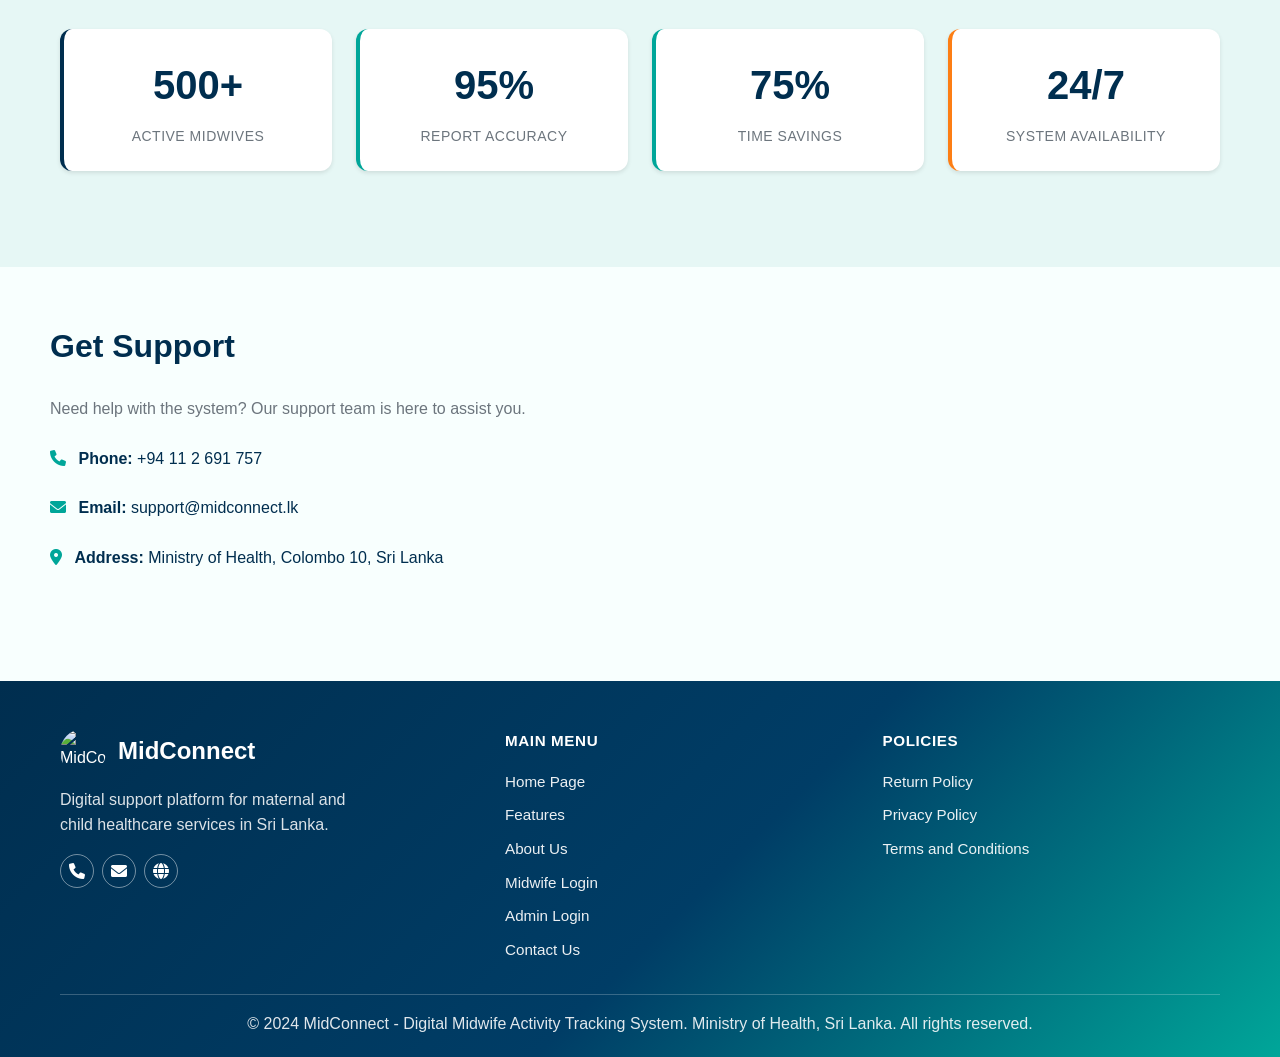
==== commit 373fd207: "Update application files" ====
--- a/index.html
+++ b/index.html
@@ -143,7 +143,7 @@
             <div class="footer-grid">
                 <div class="footer-brand">
                     <div class="footer-logo-wrap">
-                        <img src="logoimage.png" alt="MidConnect Logo" class="footer-logo">
+                        <img src="images/logoimage.png" alt="MidConnect Logo" class="footer-logo">
                         <h4>MidConnect</h4>
                     </div>
                     <p>Digital support platform for maternal and child healthcare services in Sri Lanka.</p>
@@ -185,5 +185,258 @@
     <script src="js/page-transitions.js"></script>
     <script src="js/theme-toggle.js"></script>
     <script src="js/main.js"></script>
-</body>
-</html>+
+    <!-- Chatbot Widget -->
+    <div id="chatbot" class="chatbot">
+        <div class="chatbot-header">
+            <h4>MidConnect Support</h4>
+            <button id="chatbot-close" class="chatbot-close">&times;</button>
+        </div>
+        <div class="chatbot-messages" id="chatbot-messages"></div>
+        <div class="chatbot-input-group">
+            <input type="text" id="chatbot-input" placeholder="Type your message..." class="chatbot-input">
+            <button id="chatbot-send" class="chatbot-send"><i class="fas fa-paper-plane"></i></button>
+        </div>
+    </div>
+    <button id="chatbot-toggle" class="chatbot-toggle">
+        <i class="fas fa-comments"></i>
+    </button>
+
+    <style>
+        .chatbot-toggle {
+            position: fixed;
+            bottom: 2rem;
+            right: 2rem;
+            width: 60px;
+            height: 60px;
+            border-radius: 50%;
+            background: var(--accent-teal);
+            color: white;
+            border: none;
+            font-size: 1.5rem;
+            cursor: pointer;
+            box-shadow: 0 4px 12px rgba(0, 166, 153, 0.4);
+            z-index: 99;
+            transition: all 0.3s ease;
+        }
+
+        .chatbot-toggle:hover {
+            background: var(--secondary-dark-green);
+            box-shadow: 0 6px 16px rgba(0, 166, 153, 0.6);
+            transform: scale(1.1);
+        }
+
+        .chatbot {
+            position: fixed;
+            bottom: 5.5rem;
+            right: 2rem;
+            width: 350px;
+            height: 450px;
+            background: var(--white);
+            border-radius: 12px;
+            box-shadow: 0 8px 24px rgba(0, 0, 0, 0.15);
+            display: none;
+            flex-direction: column;
+            z-index: 100;
+            overflow: hidden;
+        }
+
+        .chatbot.active {
+            display: flex;
+        }
+
+        .chatbot-header {
+            background: var(--accent-teal);
+            color: white;
+            padding: 1rem;
+            display: flex;
+            justify-content: space-between;
+            align-items: center;
+        }
+
+        .chatbot-header h4 {
+            margin: 0;
+            font-size: 1rem;
+        }
+
+        .chatbot-close {
+            background: none;
+            border: none;
+            color: white;
+            font-size: 1.5rem;
+            cursor: pointer;
+            padding: 0;
+        }
+
+        .chatbot-messages {
+            flex: 1;
+            overflow-y: auto;
+            padding: 1rem;
+            background: var(--bg-primary);
+        }
+
+        .chatbot-message {
+            margin-bottom: 1rem;
+            display: flex;
+            animation: slideIn 0.3s ease;
+        }
+
+        @keyframes slideIn {
+            from {
+                opacity: 0;
+                transform: translateY(10px);
+            }
+            to {
+                opacity: 1;
+                transform: translateY(0);
+            }
+        }
+
+        .chatbot-message.user {
+            justify-content: flex-end;
+        }
+
+        .chatbot-message-content {
+            max-width: 80%;
+            padding: 0.75rem 1rem;
+            border-radius: 8px;
+            word-wrap: break-word;
+        }
+
+        .chatbot-message.bot .chatbot-message-content {
+            background: #e9ecef;
+            color: var(--text-primary);
+        }
+
+        .chatbot-message.user .chatbot-message-content {
+            background: var(--accent-teal);
+            color: white;
+        }
+
+        .chatbot-input-group {
+            display: flex;
+            padding: 1rem;
+            border-top: 1px solid #e9ecef;
+            background: white;
+            gap: 0.5rem;
+        }
+
+        .chatbot-input {
+            flex: 1;
+            border: 1px solid #e9ecef;
+            border-radius: 6px;
+            padding: 0.75rem;
+            font-size: 0.9rem;
+            font-family: inherit;
+        }
+
+        .chatbot-input:focus {
+            outline: none;
+            border-color: var(--accent-teal);
+            box-shadow: 0 0 0 3px rgba(0, 166, 153, 0.1);
+        }
+
+        .chatbot-send {
+            background: var(--accent-teal);
+            color: white;
+            border: none;
+            border-radius: 6px;
+            padding: 0.75rem 1rem;
+            cursor: pointer;
+            font-size: 0.9rem;
+            transition: background 0.3s ease;
+        }
+
+        .chatbot-send:hover {
+            background: var(--secondary-dark-green);
+        }
+
+        :root[data-theme='dark'] .chatbot {
+            background: var(--bg-card);
+        }
+
+        :root[data-theme='dark'] .chatbot-input {
+            background: #081326;
+            color: white;
+            border-color: #5fb1ff;
+        }
+
+        :root[data-theme='dark'] .chatbot-message.bot .chatbot-message-content {
+            background: #333;
+            color: white;
+        }
+
+        :root[data-theme='dark'] .chatbot-input-group {
+            background: var(--bg-secondary);
+            border-top-color: #5fb1ff;
+        }
+
+        @media (max-width: 512px) {
+            .chatbot {
+                width: calc(100vw - 2rem);
+                height: 400px;
+                right: 1rem;
+                bottom: calc(4.5rem + 1rem);
+            }
+        }
+    </style>
+
+    <script>
+        const chatbotToggle = document.getElementById('chatbot-toggle');
+        const chatbot = document.getElementById('chatbot');
+        const chatbotClose = document.getElementById('chatbot-close');
+        const chatbotInput = document.getElementById('chatbot-input');
+        const chatbotSend = document.getElementById('chatbot-send');
+        const chatbotMessages = document.getElementById('chatbot-messages');
+
+        // Toggle chatbot visibility
+        chatbotToggle.addEventListener('click', () => {
+            chatbot.classList.toggle('active');
+            if (chatbot.classList.contains('active')) {
+                chatbotInput.focus();
+            }
+        });
+
+        chatbotClose.addEventListener('click', () => {
+            chatbot.classList.remove('active');
+        });
+
+        // Send message
+        function sendMessage() {
+            const message = chatbotInput.value.trim();
+            if (message === '') return;
+
+            // Add user message
+            const userMessageDiv = document.createElement('div');
+            userMessageDiv.className = 'chatbot-message user';
+            userMessageDiv.innerHTML = `<div class="chatbot-message-content">${message}</div>`;
+            chatbotMessages.appendChild(userMessageDiv);
+
+            // Clear input
+            chatbotInput.value = '';
+
+            // Scroll to bottom
+            chatbotMessages.scrollTop = chatbotMessages.scrollHeight;
+
+            // Simulate bot response
+            setTimeout(() => {
+                const botMessageDiv = document.createElement('div');
+                botMessageDiv.className = 'chatbot-message bot';
+                const responses = [
+                    'Thank you for your message. How can I assist you today?',
+                    'I appreciate your inquiry. Please provide more details.',
+                    'That\'s a great question! Can you tell me more?',
+                    'I\'m here to help. What would you like to know about MidConnect?'
+                ];
+                const randomResponse = responses[Math.floor(Math.random() * responses.length)];
+                botMessageDiv.innerHTML = `<div class="chatbot-message-content">${randomResponse}</div>`;
+                chatbotMessages.appendChild(botMessageDiv);
+                chatbotMessages.scrollTop = chatbotMessages.scrollHeight;
+            }, 500);
+        }
+
+        chatbotSend.addEventListener('click', sendMessage);
+        chatbotInput.addEventListener('keypress', (e) => {
+            if (e.key === 'Enter') sendMessage();
+        });
+    </script>
--- a/css/main.css
+++ b/css/main.css
@@ -570,6 +570,36 @@
 
 .auth-page .form-control {
     padding-left: 3rem;
+    background-color: #ffffff;
+    border: 2px solid #e9ecef;
+    color: var(--text-primary);
+    caret-color: var(--text-primary);
+}
+
+.auth-page .form-control::placeholder {
+    color: var(--text-secondary);
+    opacity: 1;
+}
+
+.auth-page .form-control:focus,
+.auth-page .form-control:active,
+.auth-page .form-control:hover {
+    background-color: #ffffff;
+    color: var(--text-primary);
+    border-color: var(--accent-teal);
+    box-shadow: 0 0 0 0.2rem rgba(0, 166, 153, 0.25);
+}
+
+.auth-page .form-control:-webkit-autofill,
+.auth-page .form-control:-webkit-autofill:hover,
+.auth-page .form-control:-webkit-autofill:focus,
+.auth-page .form-control:-webkit-autofill:active {
+    -webkit-text-fill-color: var(--text-primary);
+    -webkit-box-shadow: 0 0 0 1000px #ffffff inset;
+    box-shadow: 0 0 0 1000px #ffffff inset;
+    caret-color: var(--text-primary);
+    border: 2px solid #e9ecef;
+    transition: background-color 9999s ease-out 0s;
 }
 
 .auth-page .password-toggle {
@@ -598,6 +628,10 @@
     outline: none;
 }
 
+.auth-page .input-icon {
+    color: var(--gray);
+}
+
 .auth-page .forgot-password {
     text-align: right;
     margin-top: 0.5rem;
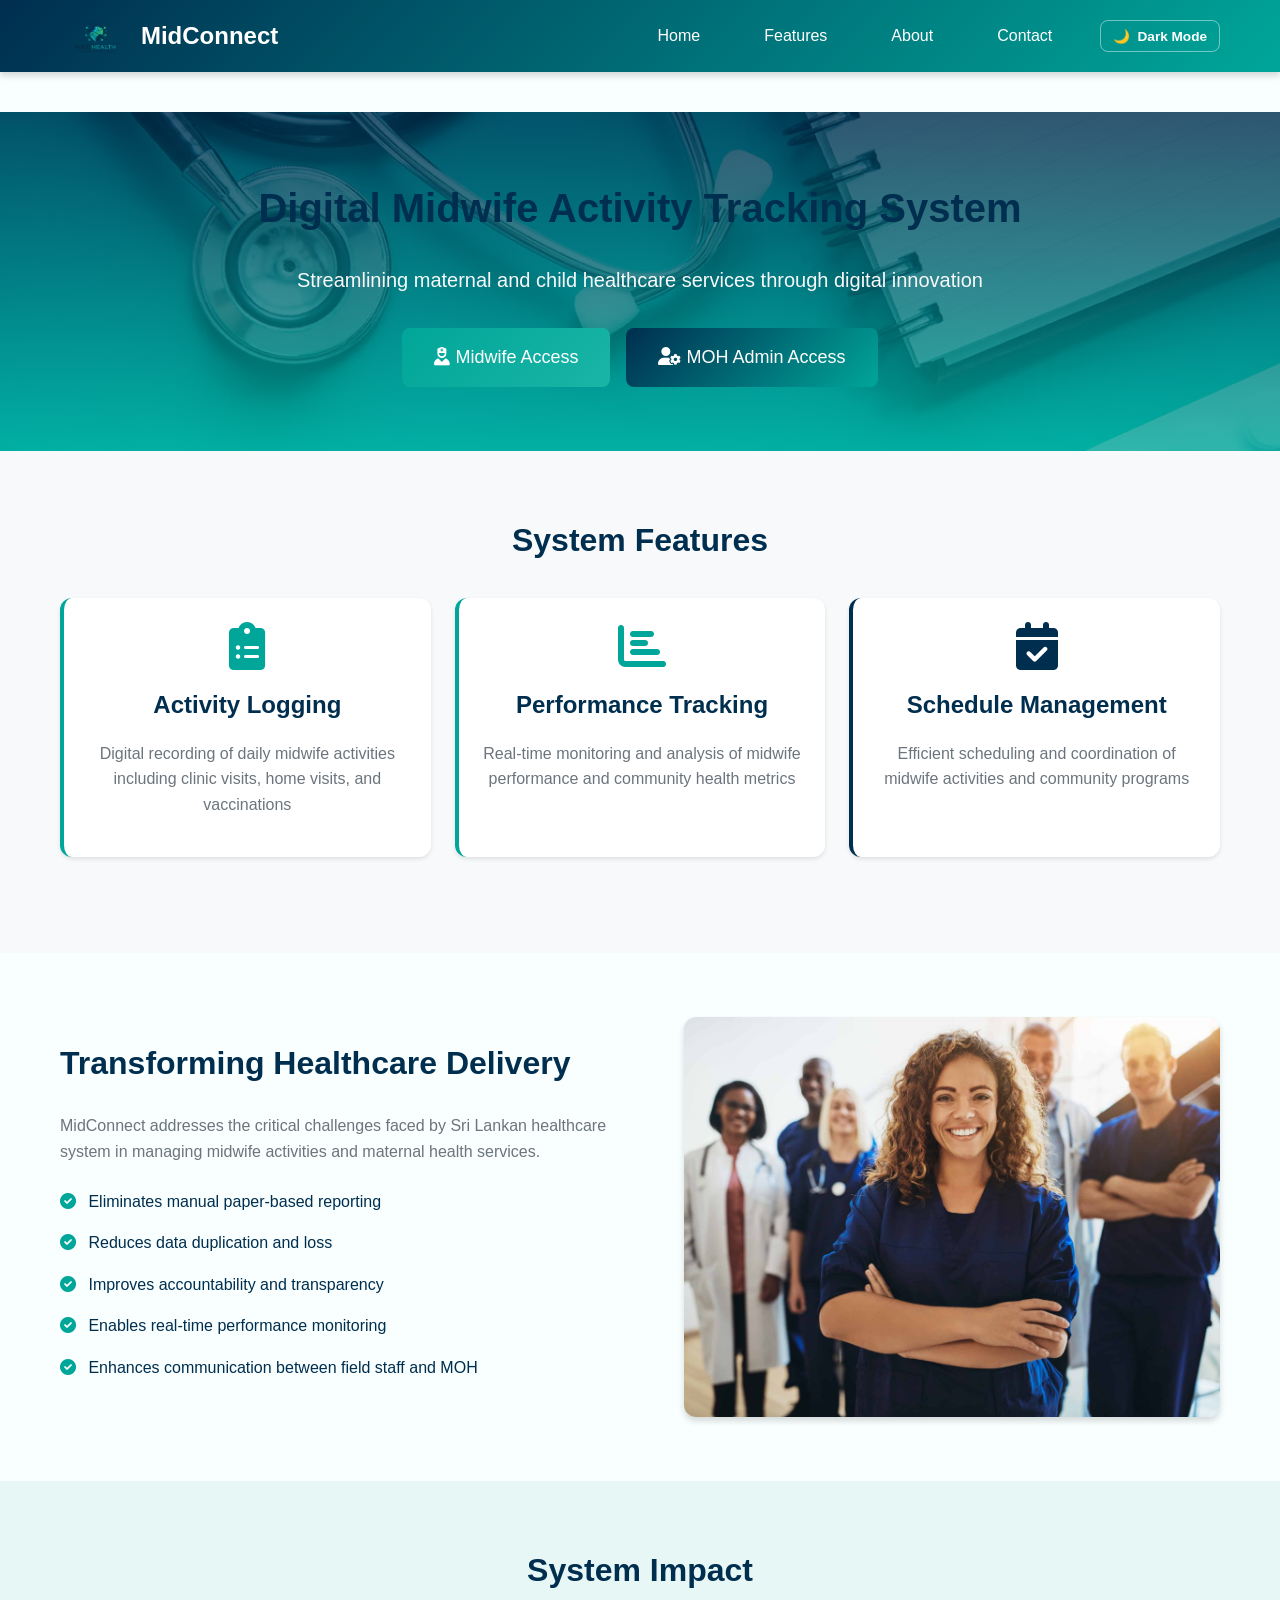
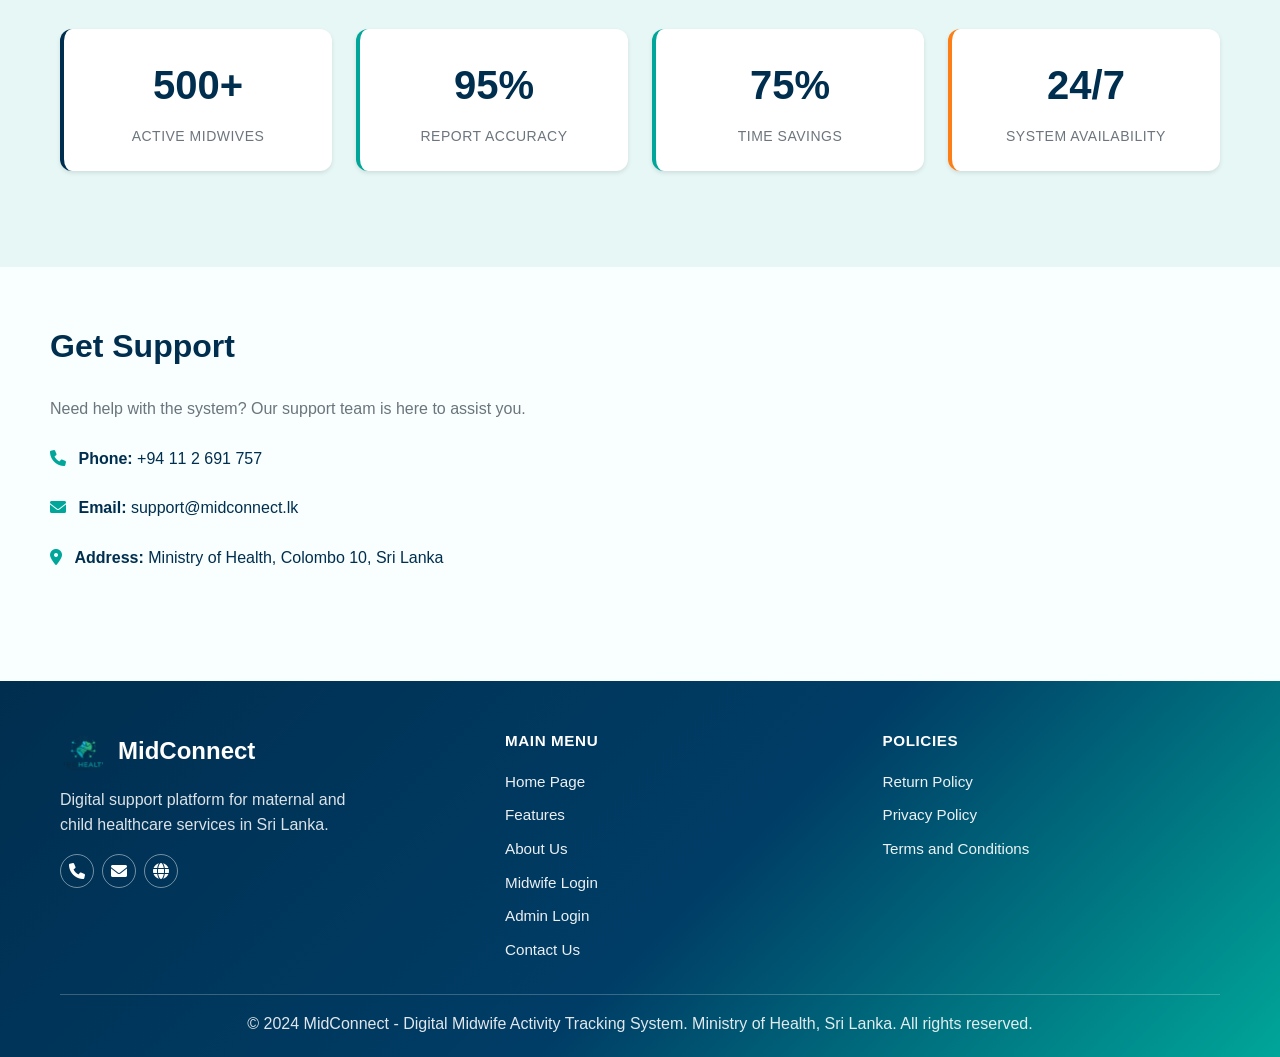
==== commit d3122aff: "dashboard changing" ====
--- a/index.html
+++ b/index.html
@@ -186,7 +186,7 @@
     <script src="js/theme-toggle.js"></script>
     <script src="js/main.js"></script>
 
-    <!-- Chatbot Widget -->
+    <!-- Chatbot Widget 
     <div id="chatbot" class="chatbot">
         <div class="chatbot-header">
             <h4>MidConnect Support</h4>
@@ -196,11 +196,14 @@
         <div class="chatbot-input-group">
             <input type="text" id="chatbot-input" placeholder="Type your message..." class="chatbot-input">
             <button id="chatbot-send" class="chatbot-send"><i class="fas fa-paper-plane"></i></button>
-        </div>
+        </div>-->
     </div>
-    <button id="chatbot-toggle" class="chatbot-toggle">
+    <script>
+(function(){if(!window.chatbase||window.chatbase("getState")!=="initialized"){window.chatbase=(...arguments)=>{if(!window.chatbase.q){window.chatbase.q=[]}window.chatbase.q.push(arguments)};window.chatbase=new Proxy(window.chatbase,{get(target,prop){if(prop==="q"){return target.q}return(...args)=>target(prop,...args)}})}const onLoad=function(){const script=document.createElement("script");script.src="https://www.chatbase.co/embed.min.js";script.id="mkSuvkG19NuJ50hkdCPlJ";script.domain="www.chatbase.co";document.body.appendChild(script)};if(document.readyState==="complete"){onLoad()}else{window.addEventListener("load",onLoad)}})();
+</script>
+    <!--<button id="chatbot-toggle" class="chatbot-toggle">
         <i class="fas fa-comments"></i>
-    </button>
+    </button>-->
 
     <style>
         .chatbot-toggle {
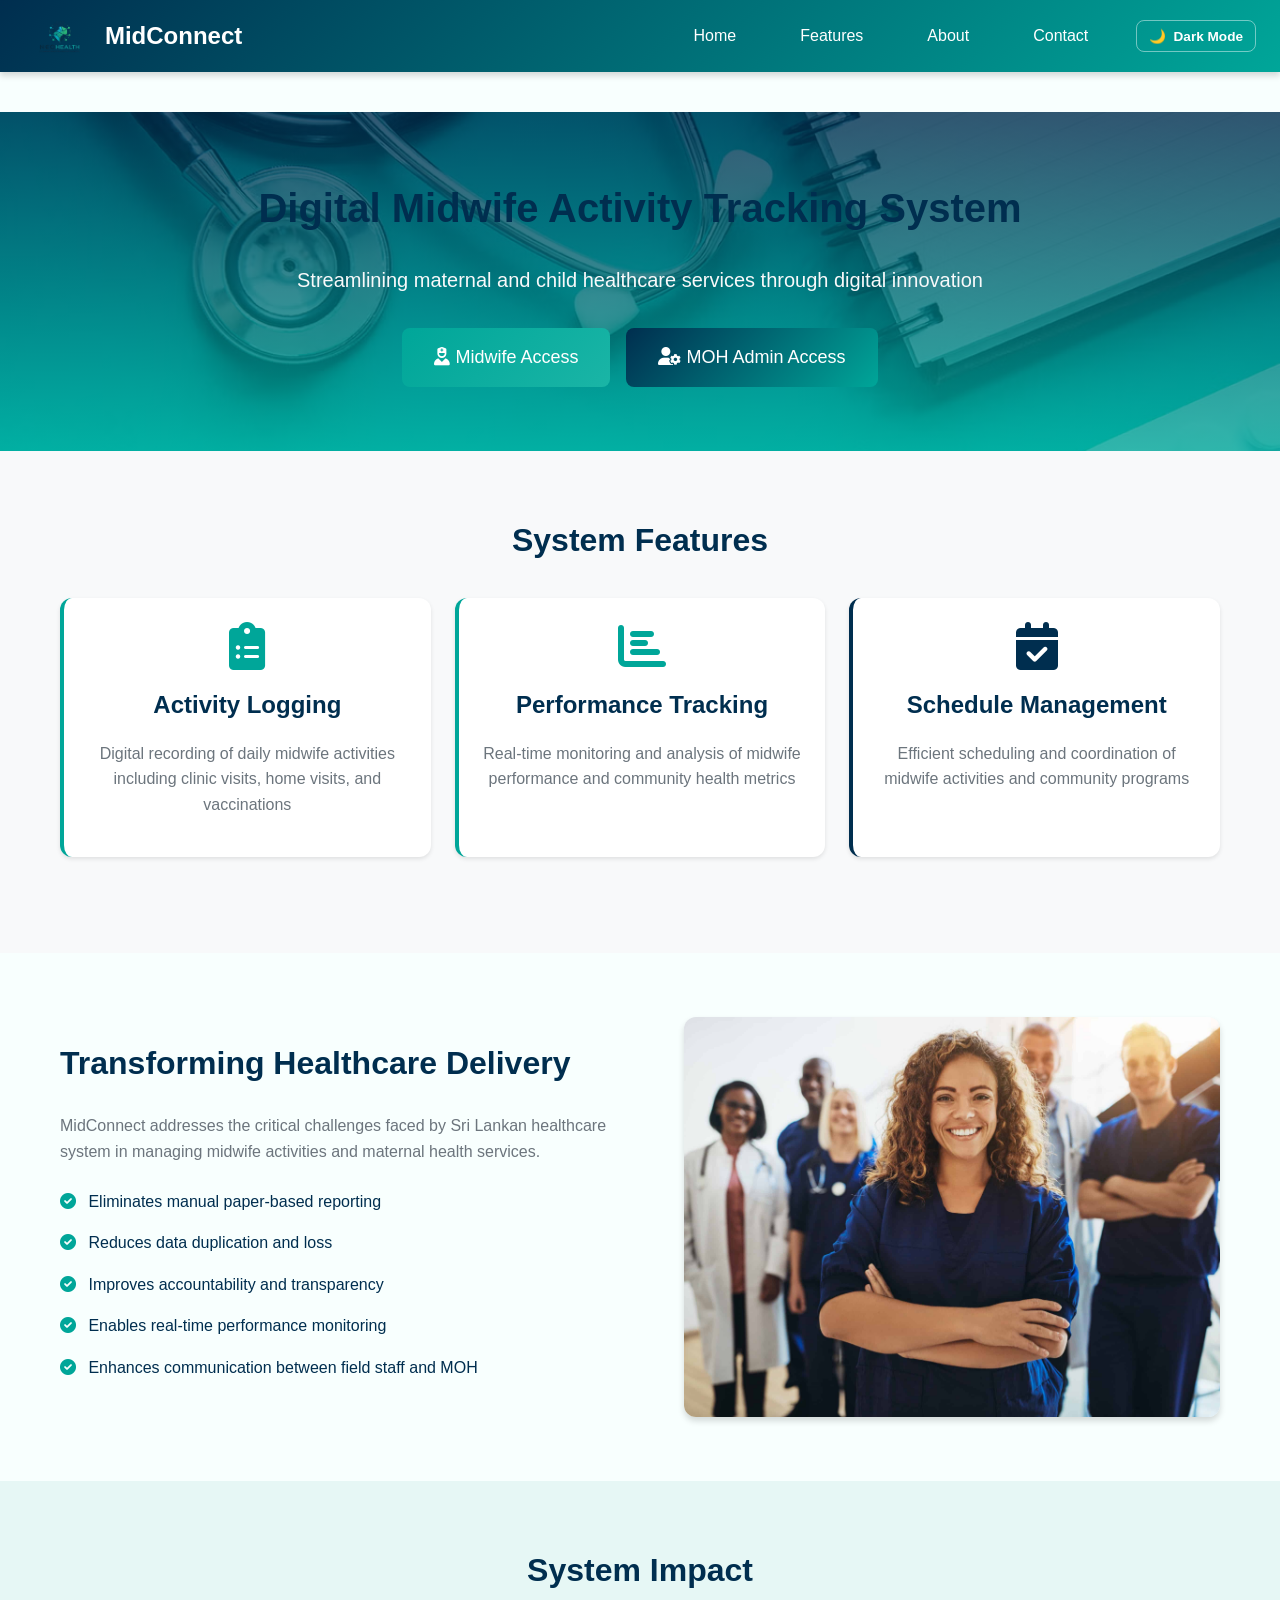
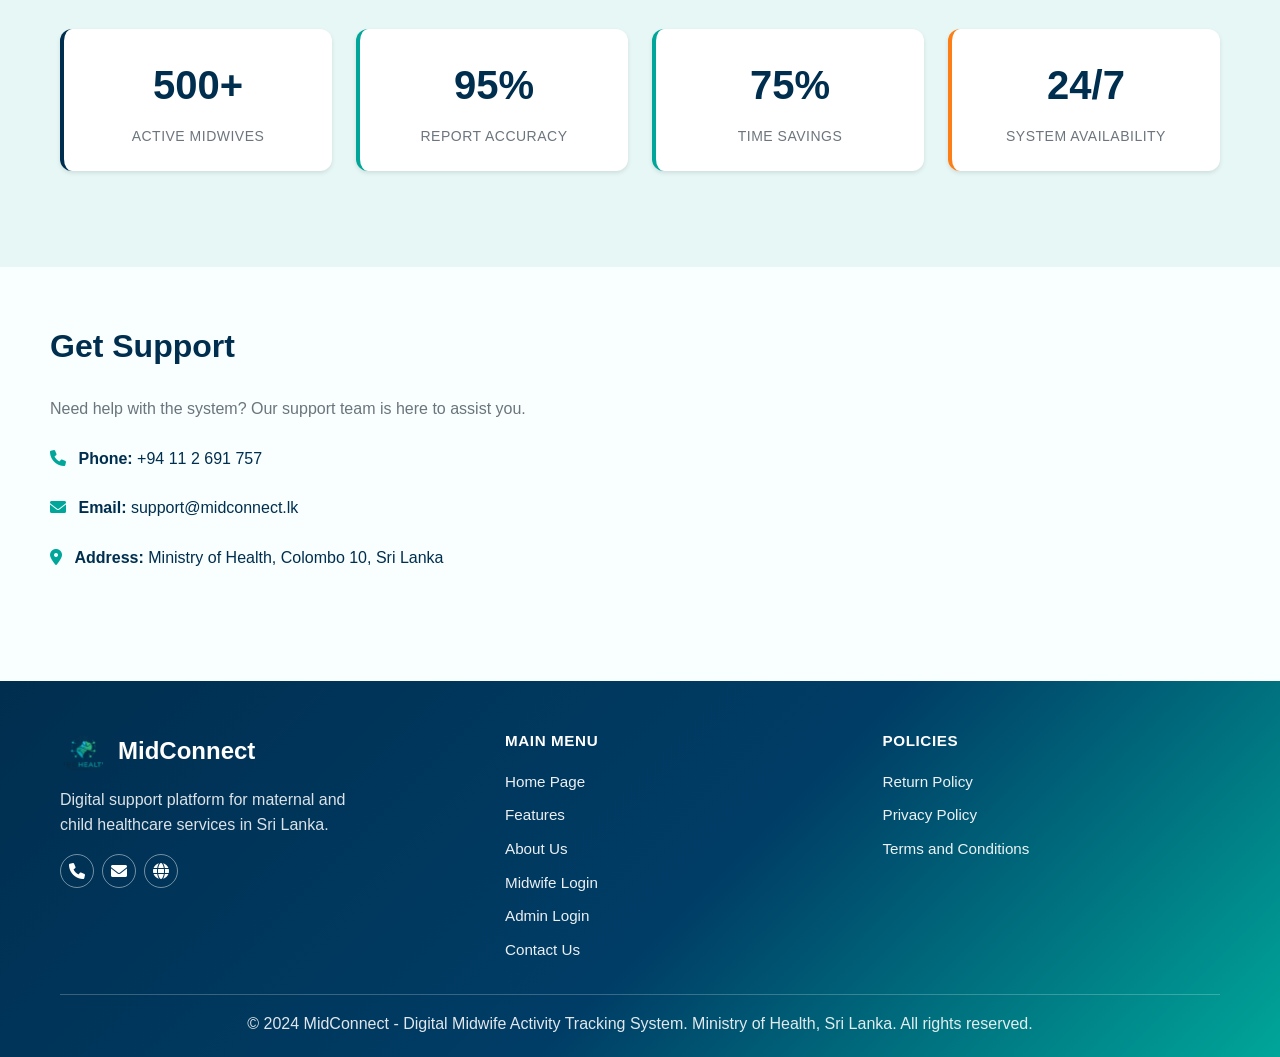
==== commit 1803df19: "Update dashboards, authentication, and add home visits functionality" ====
--- a/index.html
+++ b/index.html
@@ -11,7 +11,7 @@
     <header class="header">
         <div class="container">
             <div class="logo">
-                <img src="logoimage.png" alt="MidConnect Logo">
+                <img src="images/logoimage.png" alt="MidConnect Logo">
                 <span>MidConnect</span>
             </div>
             <nav>
@@ -27,7 +27,7 @@
 
     <main class="main-content">
         <!-- Hero Section -->
-        <section id="home" class="hero" style="background: linear-gradient(rgba(0,46,79,0.8), rgba(0,166,153,0.8)), url('background image.jpg') center/cover; padding: 4rem 0; color: white;">
+        <section id="home" class="hero" style="background: linear-gradient(rgba(0,46,79,0.8), rgba(0,166,153,0.8)), url('images/background%20image.jpg') center/cover; padding: 4rem 0; color: white;">
             <div class="container text-center">
                 <h1 class="mb-3">Digital Midwife Activity Tracking System</h1>
                 <p class="mb-4" style="font-size: 1.25rem; color: #f8f9fa;">Streamlining maternal and child healthcare services through digital innovation</p>
@@ -82,7 +82,7 @@
                         </ul>
                     </div>
                     <div class="col-6 about-image-col">
-                        <img src="medicalprofessional.jpg" alt="Medical Professional" class="about-image">
+                        <img src="images/medicalprofessional.jpg" alt="Medical Professional" class="about-image">
                     </div>
                 </div>
             </div>
--- a/css/main.css
+++ b/css/main.css
@@ -247,6 +247,15 @@
     display: flex;
     justify-content: space-between;
     align-items: center;
+    max-width: 100%;
+    padding: 0 1.5rem;
+}
+
+.header-left {
+    display: flex;
+    align-items: center;
+    gap: 0.75rem;
+    margin-left: -0.25rem;
 }
 
 .logo {
@@ -301,6 +310,165 @@
 
 .theme-toggle-btn:hover {
     background-color: rgba(255, 255, 255, 0.18);
+}
+
+/* Nav Actions Group - Theme Toggle + Profile */
+.nav-actions {
+    display: flex;
+    align-items: center;
+    gap: 0.75rem;
+    position: relative;
+}
+
+.profile-link {
+    display: flex;
+    align-items: center;
+    padding: 0;
+    border: none;
+    background: transparent;
+    border-radius: 50%;
+    cursor: pointer;
+    transition: transform 0.2s ease, box-shadow 0.2s ease;
+}
+
+.profile-link:hover {
+    transform: scale(1.05);
+    box-shadow: 0 0 0 3px rgba(255, 255, 255, 0.3);
+    background-color: transparent;
+}
+
+.navbar-profile-img {
+    width: 40px;
+    height: 40px;
+    border-radius: 50%;
+    object-fit: cover;
+    border: 2px solid rgba(255, 255, 255, 0.5);
+    transition: border-color 0.2s ease;
+    cursor: pointer;
+}
+
+.profile-link:hover .navbar-profile-img {
+    border-color: rgba(255, 255, 255, 0.9);
+}
+
+/* Profile Dropdown Menu */
+.profile-dropdown {
+    position: absolute;
+    top: calc(100% + 0.75rem);
+    right: 0;
+    width: 280px;
+    background: var(--white);
+    border-radius: var(--radius-lg);
+    box-shadow: var(--shadow-heavy);
+    padding: 1rem;
+    z-index: 1100;
+    opacity: 0;
+    visibility: hidden;
+    transform: translateY(-10px);
+    transition: opacity 0.2s ease, visibility 0.2s ease, transform 0.2s ease;
+}
+
+.profile-dropdown.show {
+    opacity: 1;
+    visibility: visible;
+    transform: translateY(0);
+}
+
+.profile-dropdown::before {
+    content: '';
+    position: absolute;
+    top: -8px;
+    right: 16px;
+    width: 0;
+    height: 0;
+    border-left: 8px solid transparent;
+    border-right: 8px solid transparent;
+    border-bottom: 8px solid var(--white);
+}
+
+.profile-dropdown-header {
+    display: flex;
+    align-items: center;
+    gap: 0.75rem;
+    padding-bottom: 1rem;
+    border-bottom: 1px solid #e9ecef;
+    margin-bottom: 1rem;
+}
+
+.dropdown-profile-img {
+    width: 50px;
+    height: 50px;
+    border-radius: 50%;
+    object-fit: cover;
+    border: 2px solid var(--accent-teal);
+}
+
+.profile-info h4 {
+    margin: 0;
+    font-size: 1rem;
+    color: var(--text-primary);
+}
+
+.profile-info p {
+    margin: 0.25rem 0 0;
+    font-size: 0.85rem;
+    color: var(--text-secondary);
+}
+
+.profile-area {
+    display: flex;
+    align-items: center;
+    gap: 0.35rem;
+    font-size: 0.8rem;
+    color: var(--accent-teal);
+}
+
+.profile-area i {
+    font-size: 0.75rem;
+}
+
+.profile-dropdown-actions {
+    display: flex;
+    flex-direction: column;
+    gap: 0.5rem;
+}
+
+.dropdown-btn {
+    display: flex;
+    align-items: center;
+    justify-content: center;
+    gap: 0.5rem;
+    padding: 0.6rem 1rem;
+    border-radius: var(--radius-md);
+    font-size: 0.9rem;
+    font-weight: 500;
+    text-decoration: none;
+    border: none;
+    cursor: pointer;
+    transition: var(--transition-fast);
+}
+
+.dropdown-btn-primary {
+    background: linear-gradient(135deg, var(--primary-blue), var(--accent-teal));
+    color: var(--text-light);
+}
+
+.dropdown-btn-primary:hover {
+    transform: translateY(-1px);
+    box-shadow: var(--shadow-medium);
+    color: var(--text-light);
+    text-decoration: none;
+}
+
+.dropdown-btn-danger {
+    background-color: var(--bg-secondary);
+    color: var(--accent-red);
+    border: 1px solid #e9ecef;
+}
+
+.dropdown-btn-danger:hover {
+    background-color: var(--accent-red);
+    color: var(--text-light);
 }
 
 .theme-toggle-floating {
@@ -868,9 +1036,87 @@
     color: var(--gray);
 }
 
+/* Hamburger Button */
+.hamburger-btn {
+    display: flex;
+    flex-direction: column;
+    justify-content: space-between;
+    width: 28px;
+    height: 20px;
+    background: transparent;
+    border: none;
+    cursor: pointer;
+    padding: 0;
+    z-index: 1100;
+}
+
+.hamburger-line {
+    display: block;
+    width: 100%;
+    height: 3px;
+    background-color: var(--text-light);
+    border-radius: 2px;
+    transition: transform 0.3s ease, opacity 0.3s ease;
+}
+
+.hamburger-btn.active .hamburger-line:nth-child(1) {
+    transform: translateY(8.5px) rotate(45deg);
+}
+
+.hamburger-btn.active .hamburger-line:nth-child(2) {
+    opacity: 0;
+}
+
+.hamburger-btn.active .hamburger-line:nth-child(3) {
+    transform: translateY(-8.5px) rotate(-45deg);
+}
+
+/* Sidebar Overlay */
+.sidebar-overlay {
+    position: fixed;
+    top: 0;
+    left: 0;
+    width: 100%;
+    height: 100%;
+    background-color: rgba(0, 0, 0, 0.5);
+    z-index: 90;
+    opacity: 0;
+    visibility: hidden;
+    transition: opacity 0.3s ease, visibility 0.3s ease;
+}
+
+.sidebar-overlay.active {
+    opacity: 1;
+    visibility: visible;
+}
+
+/* Sidebar Close Button */
+.sidebar-close-btn {
+    position: absolute;
+    top: 0.75rem;
+    right: 0.75rem;
+    width: 32px;
+    height: 32px;
+    background: transparent;
+    border: none;
+    font-size: 1.5rem;
+    color: var(--text-muted);
+    cursor: pointer;
+    display: flex;
+    align-items: center;
+    justify-content: center;
+    border-radius: var(--radius-md);
+    transition: var(--transition-fast);
+}
+
+.sidebar-close-btn:hover {
+    background-color: var(--bg-secondary);
+    color: var(--text-primary);
+}
+
 /* Sidebar Styles */
 .sidebar {
-    width: 250px;
+    width: 260px;
     background-color: var(--white);
     height: calc(100vh - 80px);
     position: fixed;
@@ -879,6 +1125,12 @@
     box-shadow: var(--shadow-medium);
     overflow-y: auto;
     z-index: 100;
+    transform: translateX(-100%);
+    transition: transform 0.3s ease;
+}
+
+.sidebar.open {
+    transform: translateX(0);
 }
 
 .sidebar-menu {
@@ -915,7 +1167,7 @@
 }
 
 .content-with-sidebar {
-    margin-left: 250px;
+    margin-left: 0;
     padding: 2rem;
 }
 
@@ -1150,17 +1402,7 @@
         margin: 0 0.5rem;
     }
     
-    .sidebar {
-        transform: translateX(-100%);
-        transition: transform 0.3s ease;
-    }
-    
-    .sidebar.show {
-        transform: translateX(0);
-    }
-    
     .content-with-sidebar {
-        margin-left: 0;
         padding: 1rem;
     }
 
